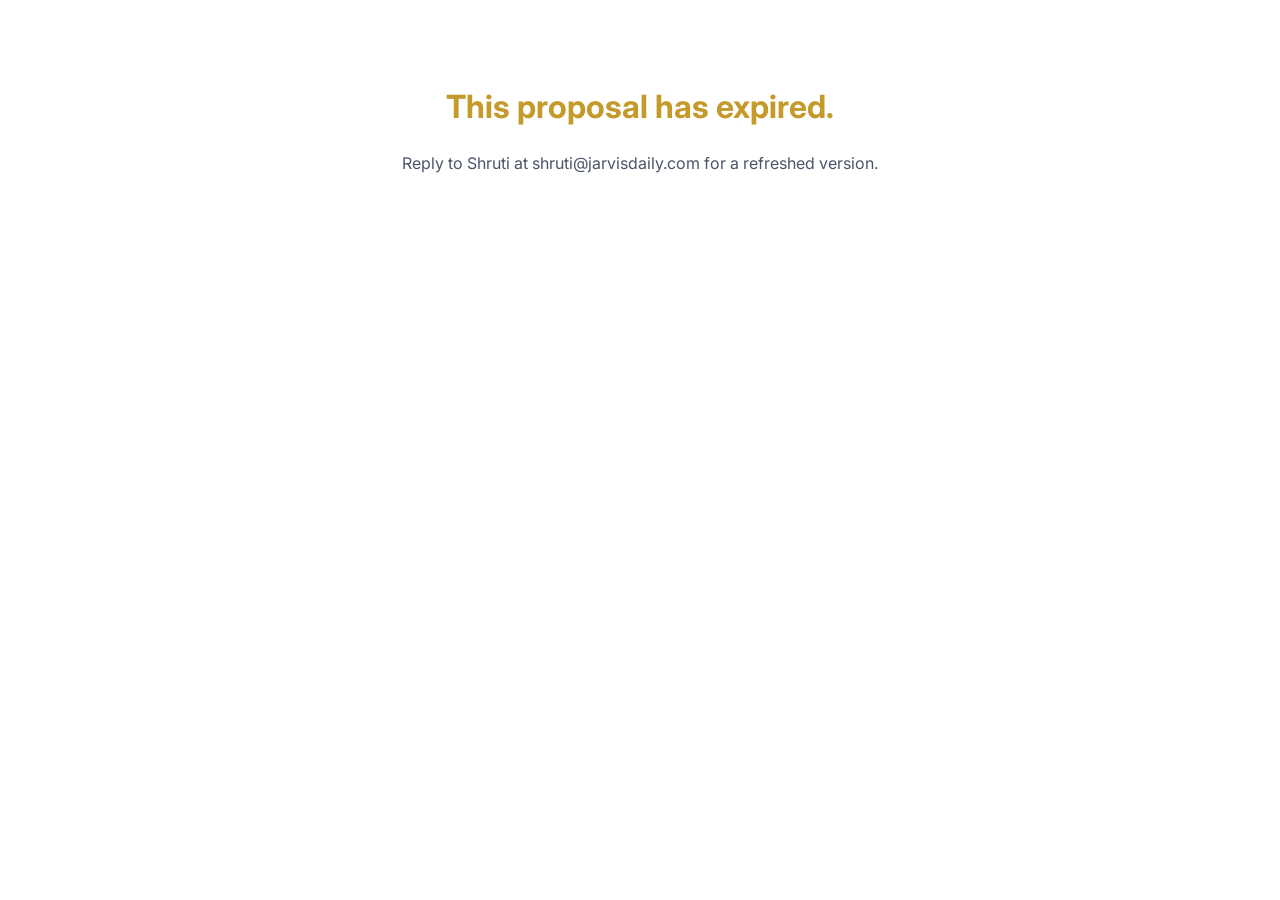
==== index.html @ 8fa59a70 "AlgoVeda Platform proposal v1 + SOW" ====
<!DOCTYPE html>
<html lang="en">
<head>
<meta charset="UTF-8">
<meta name="viewport" content="width=device-width, initial-scale=1.0">
<meta name="robots" content="noindex,nofollow">
<meta name="data-published" content="2026-05-15">
<meta name="data-valid-until" content="2026-05-29">
<title>AlgoVeda Platform - Built for Vinayak Sanas | Jarvis Daily</title>
<link href="https://fonts.googleapis.com/css2?family=Inter:wght@300;400;500;600;700;800;900&display=swap" rel="stylesheet">
<style>
  :root {
    --primary: #0A1628;
    --primary-light: #152238;
    --primary-dark: #060E1A;
    --accent: #00E676;
    --accent-dark: #00C853;
    --gold: #C49A2A;
    --gold-light: #E8DCC4;
    --gold-bg: #FDFAF3;
    --bg: #FFFFFF;
    --bg-alt: #F8FAFC;
    --text: #1A2535;
    --text-muted: #4A5568;
    --text-faint: #94A3B8;
    --border: #E2E8F0;
  }
  * { margin: 0; padding: 0; box-sizing: border-box; }
  body { font-family: 'Inter', system-ui, sans-serif; color: var(--text); background: var(--bg); line-height: 1.7; -webkit-font-smoothing: antialiased; font-size: 16px; }
  a { color: inherit; text-decoration: none; }

  .container { max-width: 920px; margin: 0 auto; padding: 0 24px; }
  section.block { padding: 80px 0; border-bottom: 1px solid var(--border); }
  section.block:last-child { border-bottom: none; }

  /* Hero */
  .hero { background: linear-gradient(135deg, var(--primary) 0%, var(--primary-light) 100%); color: #fff; padding: 80px 0 100px; }
  .hero .container { display: grid; grid-template-columns: 1fr 320px; gap: 48px; align-items: center; }
  .hero .meta { font-size: 12px; font-weight: 700; letter-spacing: 2px; text-transform: uppercase; color: var(--gold); margin-bottom: 16px; }
  .hero h1 { font-size: 44px; font-weight: 800; letter-spacing: -1px; line-height: 1.1; margin-bottom: 24px; }
  .hero h1 span { color: var(--gold); }
  .hero .pain { font-size: 19px; font-weight: 400; color: #CBD5E1; line-height: 1.5; margin-bottom: 28px; }
  .hero .outcome { font-size: 16px; font-weight: 500; color: #fff; margin-bottom: 36px; padding: 16px 20px; background: rgba(196, 154, 42, 0.12); border-left: 3px solid var(--gold); border-radius: 0 6px 6px 0; }
  .hero .outcome strong { color: var(--gold); }
  .cta-primary { display: inline-flex; align-items: center; gap: 10px; padding: 16px 28px; background: var(--accent); color: var(--primary); border-radius: 8px; font-weight: 700; font-size: 15px; transition: transform 0.15s, box-shadow 0.15s; }
  .cta-primary:hover { transform: translateY(-1px); box-shadow: 0 8px 24px rgba(0, 230, 118, 0.3); }
  .cta-primary svg { width: 20px; height: 20px; }

  .contact-card { background: rgba(255, 255, 255, 0.06); border: 1px solid rgba(255, 255, 255, 0.1); border-radius: 12px; padding: 24px; text-align: center; }
  .contact-card .avatar { width: 64px; height: 64px; border-radius: 50%; background: linear-gradient(135deg, var(--gold) 0%, #A07D1C 100%); margin: 0 auto 12px; display: flex; align-items: center; justify-content: center; font-size: 24px; font-weight: 800; color: #fff; }
  .contact-card .name { font-size: 16px; font-weight: 700; margin-bottom: 4px; }
  .contact-card .role { font-size: 12px; color: var(--text-faint); margin-bottom: 16px; }
  .contact-card .line { font-size: 13px; color: #CBD5E1; padding: 6px 0; }

  /* Block headers */
  .block-num { font-size: 11px; font-weight: 800; color: var(--gold); text-transform: uppercase; letter-spacing: 2px; margin-bottom: 10px; }
  .block-title { font-size: 32px; font-weight: 800; letter-spacing: -0.5px; line-height: 1.2; margin-bottom: 16px; }
  .block-lede { font-size: 17px; color: var(--text-muted); margin-bottom: 36px; max-width: 720px; }

  /* Block 2 - Context */
  .ctx-grid { display: grid; gap: 28px; margin-top: 8px; }
  .ctx-item { background: var(--bg-alt); border-radius: 10px; padding: 24px; border-left: 3px solid var(--gold); }
  .ctx-item h3 { font-size: 14px; font-weight: 700; color: var(--gold); text-transform: uppercase; letter-spacing: 1px; margin-bottom: 12px; }
  .ctx-item p, .ctx-item li { font-size: 15px; color: var(--text-muted); }
  .ctx-item ul { list-style: none; padding: 0; }
  .ctx-item ul li { padding: 6px 0 6px 24px; position: relative; }
  .ctx-item ul li::before { content: ''; position: absolute; left: 0; top: 16px; width: 8px; height: 8px; background: var(--gold); border-radius: 50%; }

  /* Block 3 - Scope + Pricing */
  table.scope { width: 100%; border-collapse: collapse; margin: 24px 0; font-size: 14px; }
  table.scope thead { background: var(--gold-bg); }
  table.scope th { text-align: left; padding: 14px 16px; font-size: 11px; font-weight: 800; letter-spacing: 1px; text-transform: uppercase; color: var(--gold); border-bottom: 2px solid var(--gold-light); }
  table.scope td { padding: 14px 16px; border-bottom: 1px solid var(--border); color: var(--text); vertical-align: top; }
  table.scope td:first-child { font-weight: 600; width: 42%; }
  table.scope td:last-child { color: var(--text-muted); }

  .price-strip { display: grid; grid-template-columns: 1fr 1fr; gap: 16px; margin: 32px 0; }
  .price-card { background: var(--gold-bg); border: 1px solid var(--gold-light); border-radius: 10px; padding: 24px; }
  .price-card .label { font-size: 11px; font-weight: 800; letter-spacing: 1.5px; text-transform: uppercase; color: var(--gold); margin-bottom: 8px; }
  .price-card .amount { font-size: 36px; font-weight: 800; color: var(--text); letter-spacing: -1px; line-height: 1; }
  .price-card .gst { font-size: 12px; color: var(--text-muted); margin-top: 6px; }
  .price-card .desc { font-size: 13px; color: var(--text-muted); margin-top: 14px; padding-top: 14px; border-top: 1px solid var(--gold-light); }

  .why-price { background: var(--bg-alt); border-radius: 8px; padding: 18px 22px; margin: 24px 0; }
  .why-price strong { color: var(--gold); font-size: 13px; text-transform: uppercase; letter-spacing: 1px; }
  .why-price p { font-size: 14px; color: var(--text-muted); margin-top: 8px; }

  .not-included { margin: 32px 0; padding: 20px; border: 1px dashed var(--border); border-radius: 8px; }
  .not-included h4 { font-size: 13px; font-weight: 800; text-transform: uppercase; letter-spacing: 1px; color: var(--text-muted); margin-bottom: 12px; }
  .not-included ul { list-style: none; padding: 0; }
  .not-included li { font-size: 14px; color: var(--text-muted); padding: 4px 0 4px 22px; position: relative; }
  .not-included li::before { content: ''; position: absolute; left: 0; top: 14px; width: 12px; height: 1px; background: var(--text-faint); }

  /* Accordions */
  details.accord { background: var(--bg-alt); border-radius: 8px; margin: 12px 0; overflow: hidden; }
  details.accord summary { padding: 16px 20px; font-size: 14px; font-weight: 700; color: var(--text); cursor: pointer; list-style: none; display: flex; justify-content: space-between; align-items: center; }
  details.accord summary::-webkit-details-marker { display: none; }
  details.accord summary::after { content: '+'; font-size: 20px; color: var(--gold); font-weight: 700; }
  details.accord[open] summary::after { content: '-'; }
  details.accord .accord-body { padding: 0 20px 20px; font-size: 14px; color: var(--text-muted); }
  details.accord .accord-body ul { padding-left: 1.25rem; margin: 8px 0; }
  details.accord .accord-body li { margin-bottom: 6px; }

  /* E-sign panel */
  .esign { margin-top: 36px; padding: 28px; background: var(--primary); color: #fff; border-radius: 10px; display: grid; grid-template-columns: 1fr auto; gap: 24px; align-items: center; }
  .esign .label { font-size: 11px; font-weight: 800; letter-spacing: 1.5px; text-transform: uppercase; color: var(--gold); margin-bottom: 6px; }
  .esign .title { font-size: 18px; font-weight: 700; margin-bottom: 4px; }
  .esign .meta { font-size: 13px; color: #CBD5E1; }

  /* Block 4 - Continuity proof */
  .proof-card { background: linear-gradient(135deg, var(--gold-bg) 0%, #FFF8E1 100%); border: 1px solid var(--gold-light); border-radius: 12px; padding: 36px; }
  .proof-card .label { font-size: 11px; font-weight: 800; text-transform: uppercase; letter-spacing: 2px; color: var(--gold); margin-bottom: 12px; }
  .proof-card h3 { font-size: 22px; font-weight: 700; margin-bottom: 16px; color: var(--text); }
  .proof-card .quote { font-size: 17px; font-style: italic; color: var(--text); line-height: 1.5; padding: 18px 24px; background: rgba(255, 255, 255, 0.6); border-left: 3px solid var(--gold); border-radius: 0 6px 6px 0; margin: 20px 0; }
  .proof-card .attribution { font-size: 13px; color: var(--text-muted); margin-top: 8px; }
  .proof-stats { display: grid; grid-template-columns: repeat(3, 1fr); gap: 16px; margin-top: 24px; padding-top: 24px; border-top: 1px solid var(--gold-light); }
  .proof-stat .num { font-size: 24px; font-weight: 800; color: var(--gold); }
  .proof-stat .lbl { font-size: 12px; color: var(--text-muted); margin-top: 4px; }

  /* Block 5 - Risk + Decision Criteria */
  .risk-grid { display: grid; gap: 14px; margin: 24px 0; }
  .risk-row { background: var(--bg-alt); border-radius: 8px; padding: 18px 22px; }
  .risk-row .risk-name { font-size: 14px; font-weight: 700; color: var(--text); margin-bottom: 6px; }
  .risk-row .risk-mit { font-size: 14px; color: var(--text-muted); }
  .risk-row .risk-mit strong { color: var(--gold); }

  .criteria-grid { display: grid; gap: 14px; margin: 24px 0; }
  .criteria-row { display: grid; grid-template-columns: 240px 1fr; gap: 20px; padding: 14px 0; border-bottom: 1px solid var(--border); }
  .criteria-row:last-child { border: none; }
  .criteria-row .key { font-size: 14px; font-weight: 700; color: var(--gold); }
  .criteria-row .val { font-size: 14px; color: var(--text-muted); }

  .sow-link { display: inline-flex; align-items: center; gap: 8px; margin-top: 20px; padding: 12px 20px; background: var(--bg-alt); border: 1px solid var(--border); border-radius: 8px; font-size: 14px; font-weight: 600; color: var(--text); }
  .sow-link svg { width: 16px; height: 16px; }

  /* Block 6 - Plan + Ownership + Stakeholder grid */
  .plan-timeline { display: grid; gap: 14px; margin: 24px 0; }
  .plan-row { display: grid; grid-template-columns: 110px 1fr; gap: 20px; padding: 16px 20px; background: var(--bg-alt); border-radius: 8px; border-left: 3px solid var(--gold); }
  .plan-row .when { font-size: 13px; font-weight: 800; color: var(--gold); text-transform: uppercase; letter-spacing: 1px; }
  .plan-row .what { font-size: 14px; color: var(--text); }
  .plan-row .what strong { font-weight: 700; }

  .own-grid { display: grid; grid-template-columns: repeat(2, 1fr); gap: 14px; margin: 24px 0; }
  .own-item { padding: 16px 20px; background: var(--bg-alt); border-radius: 8px; }
  .own-item .own-icon { width: 32px; height: 32px; background: var(--gold-bg); border-radius: 8px; display: flex; align-items: center; justify-content: center; margin-bottom: 10px; }
  .own-item .own-icon svg { width: 18px; height: 18px; color: var(--gold); }
  .own-item .own-title { font-size: 14px; font-weight: 700; color: var(--text); margin-bottom: 4px; }
  .own-item .own-desc { font-size: 13px; color: var(--text-muted); }

  table.stakeholder { width: 100%; border-collapse: collapse; margin: 24px 0; font-size: 13px; }
  table.stakeholder th { text-align: left; padding: 12px 14px; background: var(--gold-bg); font-size: 11px; font-weight: 800; letter-spacing: 1px; text-transform: uppercase; color: var(--gold); }
  table.stakeholder td { padding: 12px 14px; border-bottom: 1px solid var(--border); vertical-align: top; }
  table.stakeholder td:first-child { font-weight: 700; color: var(--text); width: 25%; }

  /* CTA repeat */
  .cta-final { margin-top: 40px; padding: 32px; background: var(--primary); color: #fff; border-radius: 12px; text-align: center; }
  .cta-final h3 { font-size: 22px; font-weight: 700; margin-bottom: 12px; }
  .cta-final p { font-size: 15px; color: #CBD5E1; margin-bottom: 24px; }

  /* Footer */
  footer { padding: 40px 0; text-align: center; font-size: 12px; color: var(--text-faint); }
  footer .lines { line-height: 1.8; }

  /* Mobile */
  @media (max-width: 720px) {
    .hero .container { grid-template-columns: 1fr; }
    .hero h1 { font-size: 32px; }
    .block-title { font-size: 24px; }
    .price-strip { grid-template-columns: 1fr; }
    .own-grid { grid-template-columns: 1fr; }
    .criteria-row { grid-template-columns: 1fr; gap: 6px; }
    .plan-row { grid-template-columns: 1fr; gap: 6px; }
    .esign { grid-template-columns: 1fr; }
    section.block { padding: 56px 0; }
  }
</style>
</head>
<body>

<!-- BLOCK 1 - HERO -->
<section class="hero">
  <div class="container">
    <div>
      <div class="meta">Platform Proposal · Prepared 15 May 2026 · Valid until 29 May 2026</div>
      <h1>Vinayak, your <span>Tradetron replacement</span>.</h1>
      <p class="pain">You said the entry timeouts, exit delays, and missing partial-exit logic are costing real money every week, and you want one dashboard where every configuration lives in one place with a single quantity slider.</p>
      <div class="outcome">
        Custom platform live by <strong>15 July 2026</strong>, from <strong>Rs 15,000/month</strong> + Rs 1,75,000 setup.
      </div>
      <a class="cta-primary" href="https://wa.me/919673758777?text=Vinayak%20here%2C%20ready%20to%20move%20on%20AlgoVeda" id="cta-hero">
        <svg viewBox="0 0 24 24" fill="none" stroke="currentColor" stroke-width="2" stroke-linecap="round" stroke-linejoin="round"><path d="M21 11.5a8.38 8.38 0 0 1-.9 3.8 8.5 8.5 0 0 1-7.6 4.7 8.38 8.38 0 0 1-3.8-.9L3 21l1.9-5.7a8.38 8.38 0 0 1-.9-3.8 8.5 8.5 0 0 1 4.7-7.6 8.38 8.38 0 0 1 3.8-.9h.5a8.48 8.48 0 0 1 8 8v.5z"></path></svg>
        Reply on WhatsApp - Shruti, +91 9673758777
      </a>
    </div>
    <div class="contact-card">
      <div class="avatar">S</div>
      <div class="name">Shruti</div>
      <div class="role">Delivery Lead · TranquilVeda</div>
      <div class="line">+91 9673758777</div>
      <div class="line">shruti@jarvisdaily.com</div>
    </div>
  </div>
</section>

<!-- BLOCK 2 - CONTEXT -->
<section class="block" id="context">
  <div class="container">
    <div class="block-num">Block 2 · Context</div>
    <h2 class="block-title">Here is what you are dealing with.</h2>
    <p class="block-lede">Captured from our 14 May 2026 conversation. If anything here is inaccurate, flag it before we sign.</p>

    <div class="ctx-grid">
      <div class="ctx-item">
        <h3>Today</h3>
        <ul>
          <li>Tradetron Creator+ at Rs 9,000/month is the execution path, but the 2.5-minute entry window, 30 to 40 second exit delays, and the all-in/all-out exit model do not match how you actually trade Natural Gas.</li>
          <li>4 to 5 strategies in your Phase 1 book, including the 27-set Natural Gas configuration already extracted in our earlier engagement.</li>
          <li>5 to 6 active configurations (per your description), with Bhopesh handling daily token rotation and first-line ops.</li>
          <li>22-hour market window between equity and MCX commodity sessions. Manual token rotation across multiple configurations runs to 15 to 20 minutes every morning.</li>
        </ul>
      </div>

      <div class="ctx-item">
        <h3>What you asked for</h3>
        <p>One custom platform that connects directly to Zerodha Kite, hosts your 4 to 5 strategies natively (no Tradetron in the middle), gives you a central command dashboard with per-configuration tabs, automates daily token generation, exposes a single quantity multiplier slider that scales position size across all configurations, and lets you edit strategy parameters in real time without a redeploy. Phase 1 ready for paper-trade UAT in roughly 6 weeks, hardened and live in 8 weeks.</p>
      </div>

      <div class="ctx-item">
        <h3>What happens if nothing changes</h3>
        <p>Every 30-second exit delay on a 3-lot Natural Gas position is Rs 450 to Rs 750 of slippage per trade. Over 20 trading days, that compounds to a number that already exceeds the price of building this platform.</p>
      </div>
    </div>
  </div>
</section>

<!-- BLOCK 4 - PROOF (placed between Context and Scope, NOT adjacent to Pricing) -->
<section class="block" id="proof">
  <div class="container">
    <div class="block-num">Block 3 · Continuity</div>
    <h2 class="block-title">We have already built half of this for you.</h2>
    <p class="block-lede">This is not a cold start. From our earlier engagement, the foundation is already running.</p>

    <div class="proof-card">
      <div class="label">Engagement continuity · Vinayak Sanas · Q1 2026</div>
      <h3>AlgoVeda OMS - the R1 to R4 layer is already paper-trading live.</h3>
      <p style="font-size: 15px; color: var(--text-muted);">In the earlier engagement we built the Kite Connect integration (REST + live WebSocket), the OMS engine for R1 Smart Entry, R2 Instant Exit, R3 Partial Exits, and R4 Averaging Down, the daily token fetcher, and extracted all 27 sets of your Natural Gas strategy. The strategy is currently deployed in hybrid mode on Tradetron Paper Trading. The Phase 2 work scoped below ports that proven logic out of Tradetron entirely and adds the dashboard, multi-configuration support, and real-time editor on top.</p>

      <div class="quote">
        "The R1 to R4 OMS engine and the Kite WebSocket layer are working end-to-end. The blocker we had on the API OAuth token is resolved. The strategy is live-entered on Tradetron paper account."
        <div class="attribution">From the AlgoVeda project status memo, 3 April 2026.</div>
      </div>

      <div class="proof-stats">
        <div class="proof-stat">
          <div class="num">27</div>
          <div class="lbl">Strategy sets already extracted</div>
        </div>
        <div class="proof-stat">
          <div class="num">60%+</div>
          <div class="lbl">Of Phase 2 build reused from Phase 1</div>
        </div>
        <div class="proof-stat">
          <div class="num">R1-R4</div>
          <div class="lbl">Execution logic already proven</div>
        </div>
      </div>
    </div>
  </div>
</section>

<!-- BLOCK 3 - SCOPE + PRICING (placed after proof) -->
<section class="block" id="scope" style="background: var(--bg-alt);">
  <div class="container">
    <div class="block-num">Block 4 · Scope and Pricing</div>
    <h2 class="block-title">What you get and what it costs.</h2>
    <p class="block-lede">Single SKU. Monthly retainer and setup quoted separately. Prices hold for 14 days.</p>

    <table class="scope">
      <thead>
        <tr><th>What you get</th><th>What it does for you</th></tr>
      </thead>
      <tbody>
        <tr><td>Central Command Dashboard</td><td>One web view of every active configuration. Tabs to dive into any one. Cross-configuration aggregated view for P&amp;L, open positions, pending orders.</td></tr>
        <tr><td>Native Strategy Engine</td><td>4 to 5 strategies hosted natively against your Kite Connect feed. Tradetron is no longer in the order path.</td></tr>
        <tr><td>Daily Token Automation</td><td>Per-configuration token refresh ahead of 9:15 IST. Bhopesh runs day-to-day; we step in only on platform faults.</td></tr>
        <tr><td>Smart Execution Layer</td><td>R1 Smart Entry (30-minute limit-fill window with partial tracking), R2 Instant Exit (sub-2-second market order), R3 Partial Exits in profit-milestone tranches, R4 Averaging Down with configurable level caps.</td></tr>
        <tr><td>Quantity Multiplier UI</td><td>One slider scales base quantity across every active configuration in real time. Per-configuration absolute caps prevent runaway orders.</td></tr>
        <tr><td>Real-Time Parameter Editor</td><td>Adjust entry threshold, target, stop loss, qty for any strategy without restart or redeploy. Changes take effect on the next signal evaluation.</td></tr>
        <tr><td>Audit and Kill Switch</td><td>Every order logged with reason, signal, price, fill status. Telegram alerts on rejections, failed token refresh, kill switch fires. One-click kill switch cancels all pending orders across configurations.</td></tr>
        <tr><td>Mumbai VPS Deployment</td><td>Low-latency hosting close to NSE and MCX matching engines, with static IP registered against your Kite Connect app.</td></tr>
      </tbody>
    </table>

    <div class="price-strip">
      <div class="price-card">
        <div class="label">One-time Setup</div>
        <div class="amount">Rs 1,75,000</div>
        <div class="gst">+ 18% GST = Rs 2,06,500 invoice value</div>
        <div class="desc">Build, integrate, test, hardening, and go-live. 50% on SOW signature, 50% at kickoff (Week 1).</div>
      </div>
      <div class="price-card">
        <div class="label">Monthly Retainer</div>
        <div class="amount">Rs 15,000<span style="font-size: 14px; font-weight: 500; color: var(--text-muted);">/mo</span></div>
        <div class="gst">+ 18% GST = Rs 17,700 invoice value</div>
        <div class="desc">Platform-level maintenance, monitoring, incident response, parameter and minor logic tweaks. Billed in advance on the 1st of each month.</div>
      </div>
    </div>

    <div class="why-price">
      <strong>Why this price</strong>
      <p>60%+ of the build is reused from the Phase 1 R1-R4 OMS engagement (Kite integration, execution engine, token fetcher, 27 strategy sets). New work is the multi-configuration dashboard, native strategy hosting, real-time editor, and the quantity multiplier UI. Monthly retainer is dimensioned for incident response and platform-level maintenance only, because Bhopesh runs daily ops.</p>
    </div>

    <div class="not-included">
      <h4>What is not included (keeps the engagement focused)</h4>
      <ul>
        <li>Day-to-day token rotation and per-configuration onboarding (Bhopesh's scope, by your design).</li>
        <li>Zerodha Kite Connect subscription fees (Rs 500/month per API key, billed by Zerodha directly to your account).</li>
        <li>VPS hosting costs (approximately Rs 3,000 to 4,000/month, billed at cost via TranquilVeda or billed directly to you).</li>
        <li>New strategies beyond the initial 4 to 5 in scope (Rs 40,000 per additional strategy as an add-on).</li>
        <li>Trading-decision advice or strategy logic design (you own the trading; we own the software).</li>
      </ul>
    </div>

    <details class="accord">
      <summary>For your CFO: Payment schedule, GST, TDS</summary>
      <div class="accord-body">
        <p><strong>Setup, Rs 1,75,000 + 18% GST:</strong></p>
        <ul>
          <li>50% on SOW signature: Rs 87,500 + Rs 15,750 GST = Rs 1,03,250 (Invoice JAR-VIN-001)</li>
          <li>50% on kickoff Week 1: Rs 87,500 + Rs 15,750 GST = Rs 1,03,250 (Invoice JAR-VIN-002)</li>
        </ul>
        <p style="margin-top: 12px;"><strong>Monthly retainer:</strong> Rs 15,000 + Rs 2,700 GST = Rs 17,700 invoiced on the 1st of each month, 7-day payment terms.</p>
        <p style="margin-top: 12px;"><strong>GST:</strong> 9% CGST + 9% SGST (same-state, Maharashtra to Maharashtra). SAC code 998314.</p>
        <p style="margin-top: 12px;"><strong>TDS:</strong> You may deduct TDS at 2% u/s 194C or 10% u/s 194J as applicable. Form 16A required quarterly.</p>
      </div>
    </details>

    <details class="accord">
      <summary>For your tech lead: Architecture and stack</summary>
      <div class="accord-body">
        <ul>
          <li>Backend: Python 3.11+, FastAPI, asyncio</li>
          <li>WebSocket: KiteTicker streaming, tick-by-tick consumer</li>
          <li>State store: PostgreSQL (per-configuration schema with row-level isolation)</li>
          <li>Frontend: Next.js / React, real-time updates via WebSocket subscription to backend</li>
          <li>Deployment: Mumbai VPS, Ubuntu 22, systemd, NGINX, Let's Encrypt SSL</li>
          <li>Monitoring: Uptime alerts via Telegram, structured logging with rotation and retention</li>
          <li>Static IP: registered against your Kite Connect app per Zerodha April 2025 requirement</li>
        </ul>
      </div>
    </details>

    <details class="accord">
      <summary>FAQ - the questions every prospect asks</summary>
      <div class="accord-body">
        <p><strong>Why not just stay on Tradetron?</strong> Their execution settings are coupled (entry and exit share the same price-match logic), which is what causes your 30 to 40 second exit delay. The fix requires a separate execution engine outside their platform.</p>
        <p style="margin-top: 10px;"><strong>What is the lock-in?</strong> No multi-year lock-in. Monthly retainer is month-to-month with 30-day notice on termination. Setup is non-refundable.</p>
        <p style="margin-top: 10px;"><strong>Who owns the code?</strong> See Block 5b and the SOW Section "Data Ownership and Intellectual Property". Short version: you own your data and configurations; we retain ownership of the Platform itself (you are licensing a configured instance, not buying the source code).</p>
        <p style="margin-top: 10px;"><strong>What if a strategy loses money?</strong> Trading outcomes are your responsibility. We are a software vendor, not an advisor. Strategy logic is yours to define; our job is to execute it as configured.</p>
        <p style="margin-top: 10px;"><strong>What if your team becomes unavailable?</strong> Codebase + runbook + credentials vault is handed over at the 2-hour handover call (see Block 6). You and Bhopesh can operate the platform independently if needed.</p>
      </div>
    </details>

    <div class="esign">
      <div>
        <div class="label">Sign to start</div>
        <div class="title">Setup invoice released within 1 business day of SOW signature.</div>
        <div class="meta">SOW is a 2-page legal instrument linked from Block 5b. E-signature accepted.</div>
      </div>
      <a class="cta-primary" href="https://wa.me/919673758777?text=AlgoVeda%20-%20ready%20to%20sign%20SOW" id="cta-esign">
        <svg viewBox="0 0 24 24" fill="none" stroke="currentColor" stroke-width="2" stroke-linecap="round" stroke-linejoin="round"><path d="M14 2H6a2 2 0 0 0-2 2v16a2 2 0 0 0 2 2h12a2 2 0 0 0 2-2V8z"></path><polyline points="14 2 14 8 20 8"></polyline></svg>
        Send me the SOW
      </a>
    </div>
  </div>
</section>

<!-- BLOCK 5 - RISK + DECISION CRITERIA -->
<section class="block" id="risk">
  <div class="container">
    <div class="block-num">Block 5 · Risk and Decision Criteria</div>
    <h2 class="block-title">What could go wrong, and how to evaluate this.</h2>
    <p class="block-lede">The risks you raised on the call, plus the universals. Each one has a single named mitigation.</p>

    <h3 style="font-size: 18px; font-weight: 700; margin: 24px 0 12px;">5a. What could go wrong</h3>
    <div class="risk-grid">
      <div class="risk-row">
        <div class="risk-name">Kite WebSocket disconnects mid-market</div>
        <div class="risk-mit"><strong>Mitigation:</strong> Reconnect with exponential backoff, full position and order reconcile via REST before any new order is permitted, idempotent intent queue gated on last-known-good snapshot.</div>
      </div>
      <div class="risk-row">
        <div class="risk-name">Daily token refresh fails for a configuration</div>
        <div class="risk-mit"><strong>Mitigation:</strong> Bhopesh's daily checklist runs by 8:30 IST; Telegram alert fires within 60 seconds of any failed refresh; we are on the same alert thread.</div>
      </div>
      <div class="risk-row">
        <div class="risk-name">Quantity multiplier fat-finger</div>
        <div class="risk-mit"><strong>Mitigation:</strong> Per-configuration hard caps enforced server-side. Multiplier values above 1.5x trigger a confirmation modal. Above 2x is disabled by default and unlocked only via a separate setting.</div>
      </div>
      <div class="risk-row">
        <div class="risk-name">Static IP changes more than once a week (Kite limit)</div>
        <div class="risk-mit"><strong>Mitigation:</strong> Mumbai VPS with elastic IP held at network layer; we own the IP, not the compute layer. IP outlives any single instance.</div>
      </div>
      <div class="risk-row">
        <div class="risk-name">Strategy parameter edit triggers a runaway trade</div>
        <div class="risk-mit"><strong>Mitigation:</strong> Param changes staged with a 30-second confirmation cool-off; bounds-checked against last 30 days of tick data; logged to an append-only audit trail.</div>
      </div>
      <div class="risk-row">
        <div class="risk-name">If the TranquilVeda team becomes unavailable</div>
        <div class="risk-mit"><strong>Mitigation:</strong> Full codebase, runbook, and credentials vault handed over at go-live. You and Bhopesh can operate the platform independently. No code escrow needed.</div>
      </div>
      <div class="risk-row">
        <div class="risk-name">If the AI/API providers deprecate a model or endpoint</div>
        <div class="risk-mit"><strong>Mitigation:</strong> No AI in the order path. Pure deterministic execution against Kite Connect. Only model-side risk is Zerodha changing the API itself, in which case we patch under the monthly retainer.</div>
      </div>
      <div class="risk-row">
        <div class="risk-name">If results miss expectations by month 3</div>
        <div class="risk-mit"><strong>Mitigation:</strong> Trading outcomes are not in our scope; what we guarantee is fidelity of execution (signal to order placement under 2 seconds, audit trail completeness, uptime during market hours).</div>
      </div>
    </div>

    <h3 style="font-size: 18px; font-weight: 700; margin: 36px 0 12px;">5b. How to evaluate this if you were us</h3>
    <div class="criteria-grid">
      <div class="criteria-row"><div class="key">Time to first value</div><div class="val">Paper-trade UAT in roughly 6 weeks from kickoff; hardened and live in 8 weeks.</div></div>
      <div class="criteria-row"><div class="key">Code ownership</div><div class="val">You own your data, configurations, and operational access. We retain ownership of the Platform itself. Full clause in the SOW.</div></div>
      <div class="criteria-row"><div class="key">Exit</div><div class="val">Month-to-month retainer, 30-day written notice. Codebase and credentials are with you on day one of go-live, not at end of contract.</div></div>
      <div class="criteria-row"><div class="key">Pricing transparency</div><div class="val">Single SKU. No hidden fees. Pass-through costs (Kite API, VPS) at cost.</div></div>
      <div class="criteria-row"><div class="key">Liability</div><div class="val">Capped at fees paid in the trailing 3 months. Trading outcomes excluded. Full terms in the SOW.</div></div>
    </div>

    <a class="sow-link" href="sow.html" target="_blank">
      <svg viewBox="0 0 24 24" fill="none" stroke="currentColor" stroke-width="2" stroke-linecap="round" stroke-linejoin="round"><path d="M14 2H6a2 2 0 0 0-2 2v16a2 2 0 0 0 2 2h12a2 2 0 0 0 2-2V8z"></path><polyline points="14 2 14 8 20 8"></polyline></svg>
      See detailed Statement of Work (sow.html)
    </a>

    <details class="accord" style="margin-top: 28px;">
      <summary>For Legal: Compliance representation, indemnification, termination triggers</summary>
      <div class="accord-body">
        <p><strong>Client compliance representation:</strong> Client represents and warrants that Client and all end-users of the Platform hold all regulatory authorisations required for their intended use.</p>
        <p style="margin-top: 8px;"><strong>Software-vendor framing:</strong> TranquilVeda is a software vendor. We do not advise on, recommend, manage, or take discretion over any trading activity. All trading decisions are Client's responsibility.</p>
        <p style="margin-top: 8px;"><strong>Indemnification:</strong> Client indemnifies TranquilVeda against any regulatory, civil, or third-party claim arising from Client's use of the Platform.</p>
        <p style="margin-top: 8px;"><strong>Termination on regulatory event:</strong> TranquilVeda may terminate with 7 days notice if it receives any notice from SEBI, NSE, BSE, MCX, or Zerodha relating to the Platform or to Client's use of it.</p>
        <p style="margin-top: 8px;"><strong>Liability cap:</strong> Total liability capped at fees received in the trailing 6 months.</p>
      </div>
    </details>
  </div>
</section>

<!-- BLOCK 6 - WHAT HAPPENS NEXT -->
<section class="block" id="next" style="background: var(--bg-alt);">
  <div class="container">
    <div class="block-num">Block 6 · What happens next</div>
    <h2 class="block-title">First 14 days, end-state, who-cares-about-what.</h2>

    <h3 style="font-size: 18px; font-weight: 700; margin: 24px 0 12px;">6a. First 14 days from SOW signature</h3>
    <div class="plan-timeline">
      <div class="plan-row"><div class="when">Day 1 to 2</div><div class="what"><strong>Kickoff and credentials handover.</strong> Bhopesh shares per-configuration Kite credentials. We share repo access, Telegram alert thread, runbook draft. Setup Invoice 1 (50%) released.</div></div>
      <div class="plan-row"><div class="when">Day 3 to 7</div><div class="what"><strong>Multi-configuration scaffolding.</strong> PostgreSQL tenant model, per-configuration credential vault, token refresh worker per configuration. Mumbai VPS provisioned, static IP registered with Zerodha.</div></div>
      <div class="plan-row"><div class="when">Day 8 to 12</div><div class="what"><strong>Strategy engine port.</strong> R1-R4 OMS lifted from the prior engagement, refactored for the new multi-configuration architecture. Natural Gas strategy (27 sets) ported as the first reference strategy.</div></div>
      <div class="plan-row"><div class="when">Day 13 to 14</div><div class="what"><strong>Dashboard skeleton on staging.</strong> Tab navigation, position view, real-time tick subscription. Setup Invoice 2 (50%) released at end of Week 2.</div></div>
    </div>

    <h3 style="font-size: 18px; font-weight: 700; margin: 36px 0 12px;">6b. What you own at the end</h3>
    <div class="own-grid">
      <div class="own-item">
        <div class="own-icon"><svg viewBox="0 0 24 24" fill="none" stroke="currentColor" stroke-width="2" stroke-linecap="round" stroke-linejoin="round"><polyline points="16 18 22 12 16 6"></polyline><polyline points="8 6 2 12 8 18"></polyline></svg></div>
        <div class="own-title">Private GitHub repository</div>
        <div class="own-desc">Full source. Yours from day 1 of build.</div>
      </div>
      <div class="own-item">
        <div class="own-icon"><svg viewBox="0 0 24 24" fill="none" stroke="currentColor" stroke-width="2" stroke-linecap="round" stroke-linejoin="round"><rect x="3" y="11" width="18" height="11" rx="2" ry="2"></rect><path d="M7 11V7a5 5 0 0 1 10 0v4"></path></svg></div>
        <div class="own-title">Credentials vault</div>
        <div class="own-desc">Per-configuration credentials encrypted at rest. Bhopesh holds master key.</div>
      </div>
      <div class="own-item">
        <div class="own-icon"><svg viewBox="0 0 24 24" fill="none" stroke="currentColor" stroke-width="2" stroke-linecap="round" stroke-linejoin="round"><path d="M14 2H6a2 2 0 0 0-2 2v16a2 2 0 0 0 2 2h12a2 2 0 0 0 2-2V8z"></path><polyline points="14 2 14 8 20 8"></polyline></svg></div>
        <div class="own-title">Runbook PDF</div>
        <div class="own-desc">Daily ops procedures, incident playbooks, recovery flows.</div>
      </div>
      <div class="own-item">
        <div class="own-icon"><svg viewBox="0 0 24 24" fill="none" stroke="currentColor" stroke-width="2" stroke-linecap="round" stroke-linejoin="round"><path d="M21 15a2 2 0 0 1-2 2H7l-4 4V5a2 2 0 0 1 2-2h14a2 2 0 0 1 2 2z"></path></svg></div>
        <div class="own-title">2-hour handover call</div>
        <div class="own-desc">Live walkthrough with Bhopesh on every operational surface.</div>
      </div>
    </div>

    <h3 style="font-size: 18px; font-weight: 700; margin: 36px 0 12px;">6c. Who cares about what</h3>
    <table class="stakeholder">
      <thead>
        <tr><th>Reader</th><th>What is in it for them</th><th>Where to look</th></tr>
      </thead>
      <tbody>
        <tr><td>You (Vinayak)</td><td>Exit Tradetron, fix R1-R4 execution gaps, one dashboard, real-time controls.</td><td><a href="#scope" style="color: var(--gold);">Block 4 - Scope</a></td></tr>
        <tr><td>Bhopesh (Ops)</td><td>Per-configuration token automation, Telegram alerts, kill switch, full runbook.</td><td><a href="#risk" style="color: var(--gold);">Block 5 - Risk</a></td></tr>
        <tr><td>You (CFO hat)</td><td>Two invoices for setup, fixed monthly, no hidden costs, GST and TDS spelled out.</td><td>Block 4 - Payment schedule accordion</td></tr>
        <tr><td>You (Legal hat)</td><td>Compliance representation on Client, software-vendor framing, capped liability, regulatory termination right.</td><td>Block 5 - Legal accordion + SOW link</td></tr>
      </tbody>
    </table>

    <div class="cta-final">
      <h3>Ready to start?</h3>
      <p>Reply on WhatsApp. We will send the SOW within 1 business day; setup invoice releases on signature.</p>
      <a class="cta-primary" href="https://wa.me/919673758777?text=AlgoVeda%20-%20let%27s%20go" id="cta-final">
        <svg viewBox="0 0 24 24" fill="none" stroke="currentColor" stroke-width="2" stroke-linecap="round" stroke-linejoin="round"><path d="M21 11.5a8.38 8.38 0 0 1-.9 3.8 8.5 8.5 0 0 1-7.6 4.7 8.38 8.38 0 0 1-3.8-.9L3 21l1.9-5.7a8.38 8.38 0 0 1-.9-3.8 8.5 8.5 0 0 1 4.7-7.6 8.38 8.38 0 0 1 3.8-.9h.5a8.48 8.48 0 0 1 8 8v.5z"></path></svg>
        WhatsApp Shruti now
      </a>
    </div>
  </div>
</section>

<footer>
  <div class="container lines">
    <div>Tranquil Veda Private Limited · Jarvis Daily</div>
    <div>GSTIN 27AAHCT6956C1Z3 · SAC 998314 · Pune, Maharashtra</div>
    <div>Proposal prepared 15 May 2026 · Valid for signature until 29 May 2026 · This URL auto-expires 14 June 2026</div>
    <div>Contact: shruti@jarvisdaily.com · +91 9673758777</div>
  </div>
</footer>

<!-- PostHog analytics -->
<script>
  !function(t,e){var o,n,p,r;e.__SV||(window.posthog=e,e._i=[],e.init=function(i,s,a){function g(t,e){var o=e.split(".");2==o.length&&(t=t[o[0]],e=o[1]),t[e]=function(){t.push([e].concat(Array.prototype.slice.call(arguments,0)))}}(p=t.createElement("script")).type="text/javascript",p.async=!0,p.src=s.api_host+"/static/array.js",(r=t.getElementsByTagName("script")[0]).parentNode.insertBefore(p,r);var u=e;for(void 0!==a?u=e[a]=[]:a="posthog",u.people=u.people||[],u.toString=function(t){var e="posthog";return"posthog"!==a&&(e+="."+a),t||(e+=" (stub)"),e},u.people.toString=function(){return u.toString(1)+".people (stub)"},o="capture identify alias people.set people.set_once set_config register register_once unregister opt_out_capturing has_opted_out_capturing opt_in_capturing reset isFeatureEnabled onFeatureFlags getFeatureFlag getFeatureFlagPayload reloadFeatureFlags group updateEarlyAccessFeatureEnrollment getEarlyAccessFeatures getActiveMatchingSurveys getSurveys getNextSurveyStep onSessionId".split(" "),n=0;n<o.length;n++)g(u,o[n]);e._i.push([i,s,a])},e.__SV=1)}(document,window.posthog||[]);
  posthog.init('phc_placeholder_token', { api_host: 'https://app.posthog.com', persistence: 'localStorage', autocapture: false });
  posthog.register({ proposal: 'vinayak-algoveda', proposal_date: '2026-05-15' });
  posthog.capture('proposal_loaded', { block_count_rendered: 6, session_count: (parseInt(localStorage.getItem('sc_vin')||'0')+1) });
  localStorage.setItem('sc_vin', (parseInt(localStorage.getItem('sc_vin')||'0')+1).toString());

  // Scroll depth
  let depths = [25, 50, 75, 100], fired = {};
  window.addEventListener('scroll', () => {
    const pct = Math.round((window.scrollY + window.innerHeight) / document.body.scrollHeight * 100);
    depths.forEach(d => { if (pct >= d && !fired[d]) { fired[d] = true; posthog.capture('scroll_depth', { depth: d }); } });
  });

  // Section viewed
  const io = new IntersectionObserver(entries => {
    entries.forEach(e => { if (e.isIntersecting) posthog.capture('section_viewed', { section: e.target.id }); });
  }, { threshold: 0.5 });
  document.querySelectorAll('section[id]').forEach(s => io.observe(s));

  // CTA tracking
  document.querySelectorAll('a[id^="cta-"]').forEach(a => a.addEventListener('click', () => posthog.capture('cta_clicked', { cta_id: a.id })));
  document.querySelectorAll('a[href*="wa.me"]').forEach(a => a.addEventListener('click', () => posthog.capture('whatsapp_clicked', { href: a.href })));
  document.querySelectorAll('a[href="sow.html"]').forEach(a => a.addEventListener('click', () => posthog.capture('sow_clicked')));
  document.querySelectorAll('details.accord').forEach(d => d.addEventListener('toggle', () => { if (d.open) posthog.capture('faq_opened', { summary: d.querySelector('summary').innerText.slice(0, 80) }); }));

  // Time on page
  const start = Date.now();
  window.addEventListener('beforeunload', () => posthog.capture('time_on_page', { seconds: Math.round((Date.now() - start) / 1000) }));

  // 30-day infra expiry
  const published = new Date('2026-05-15');
  const expiry = new Date(published.getTime() + 30 * 24 * 60 * 60 * 1000);
  if (new Date() > expiry) {
    document.body.innerHTML = '<div style="padding: 80px; text-align: center; font-family: Inter, sans-serif;"><h1 style="color: #C49A2A;">This proposal has expired.</h1><p style="color: #4A5568; margin-top: 16px;">Reply to Shruti at shruti@jarvisdaily.com for a refreshed version.</p></div>';
  }
</script>

</body>
</html>
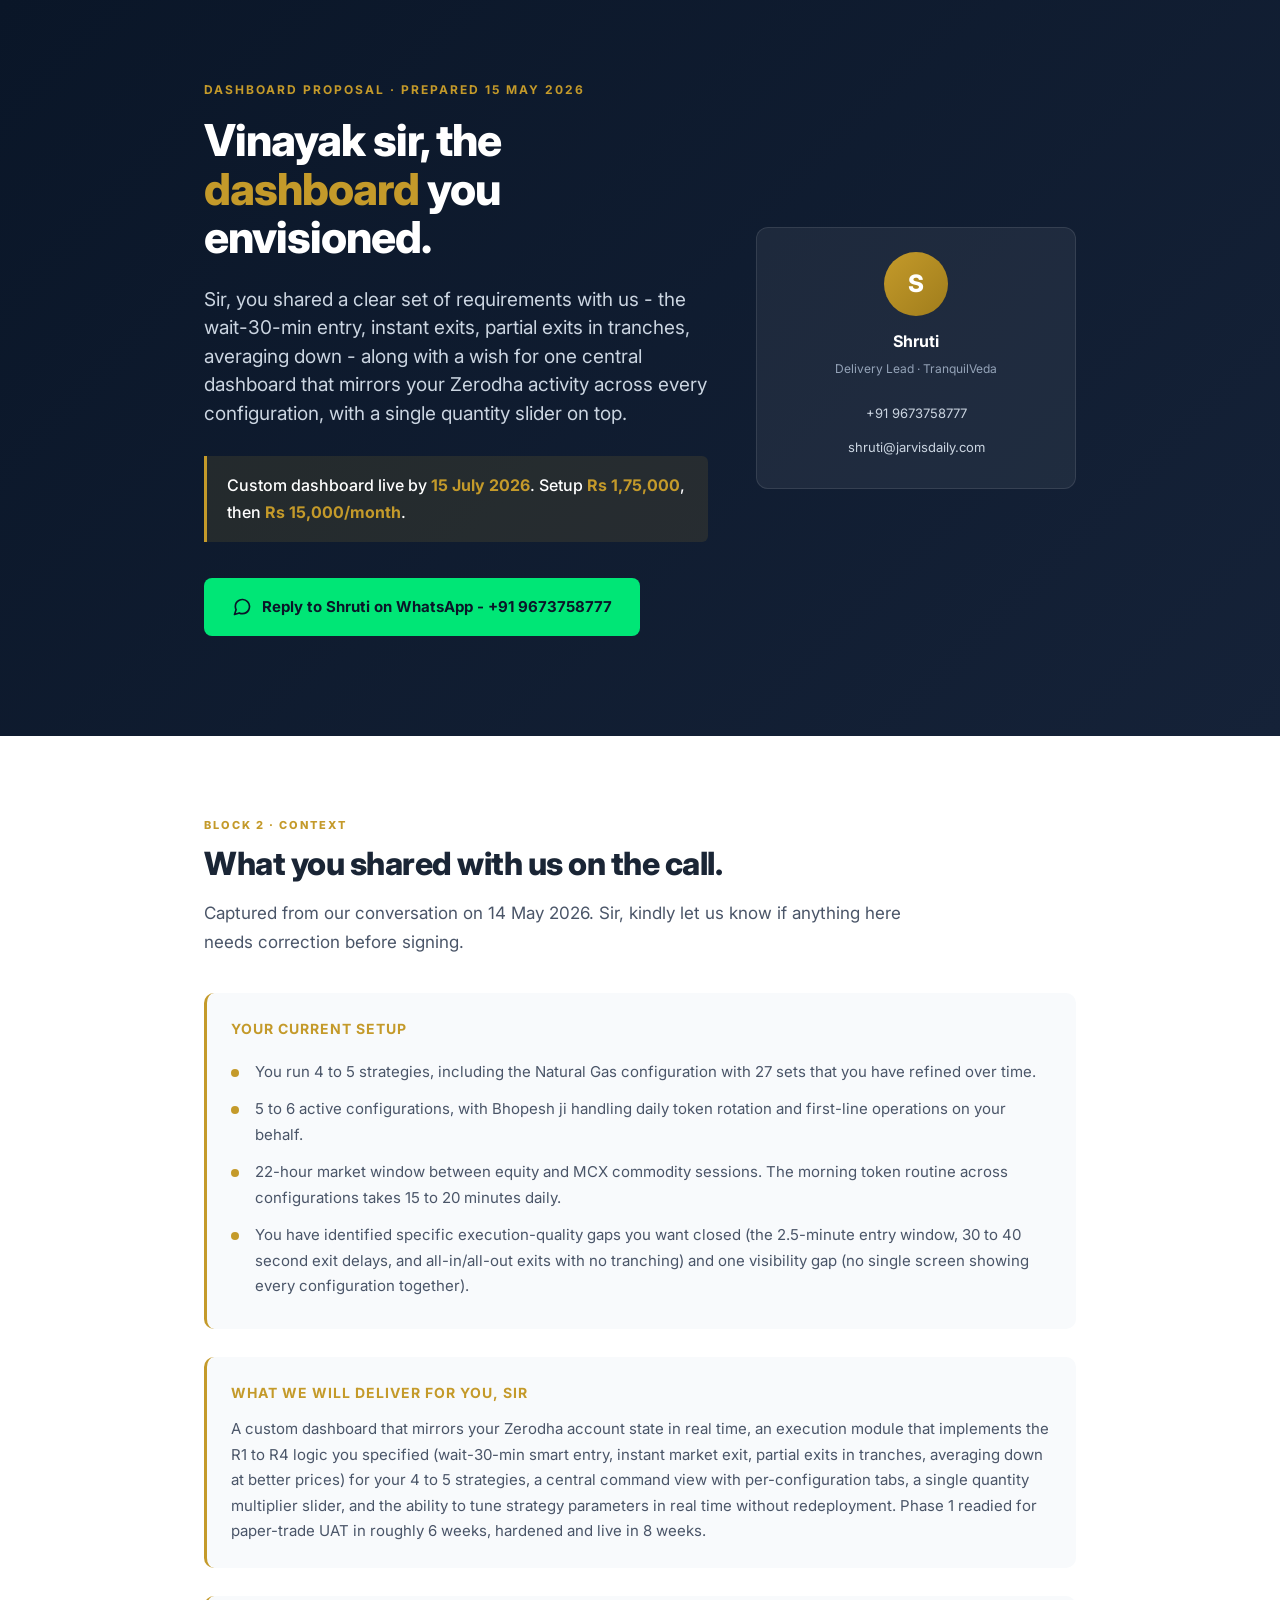
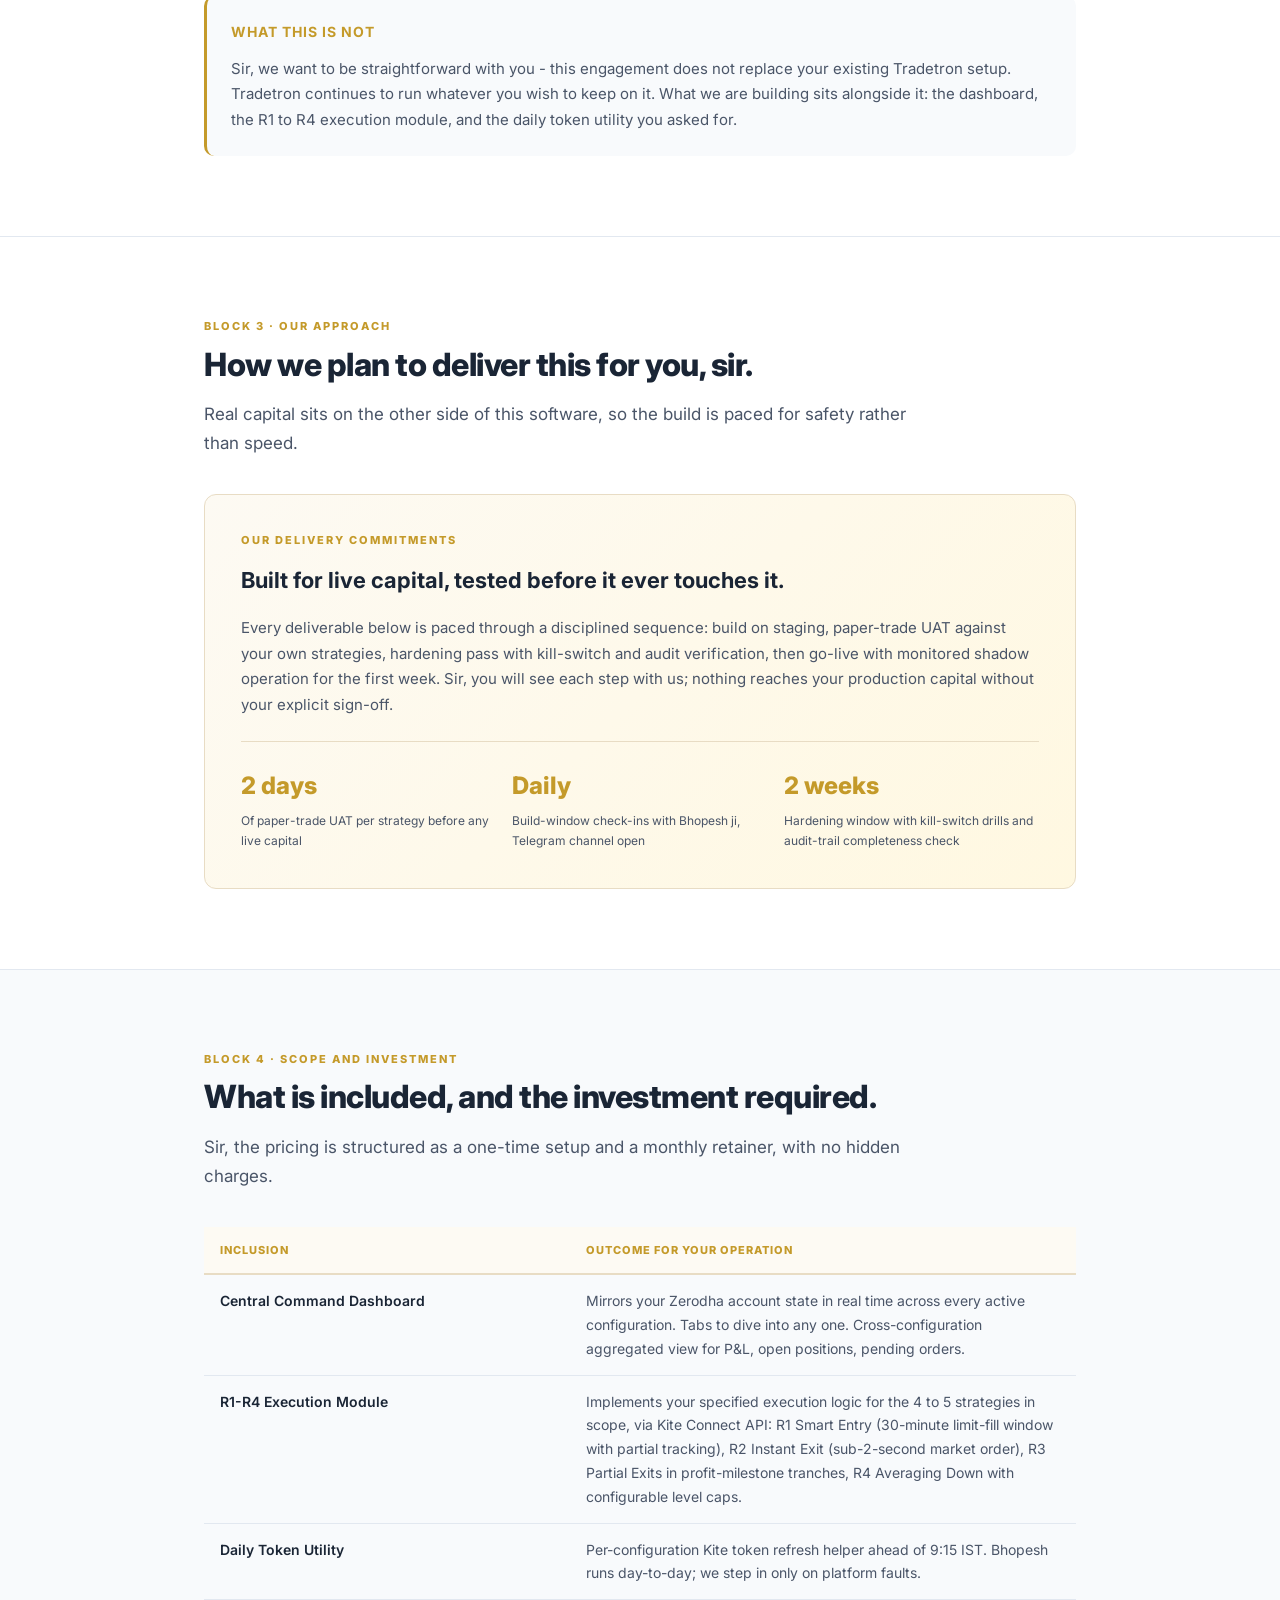
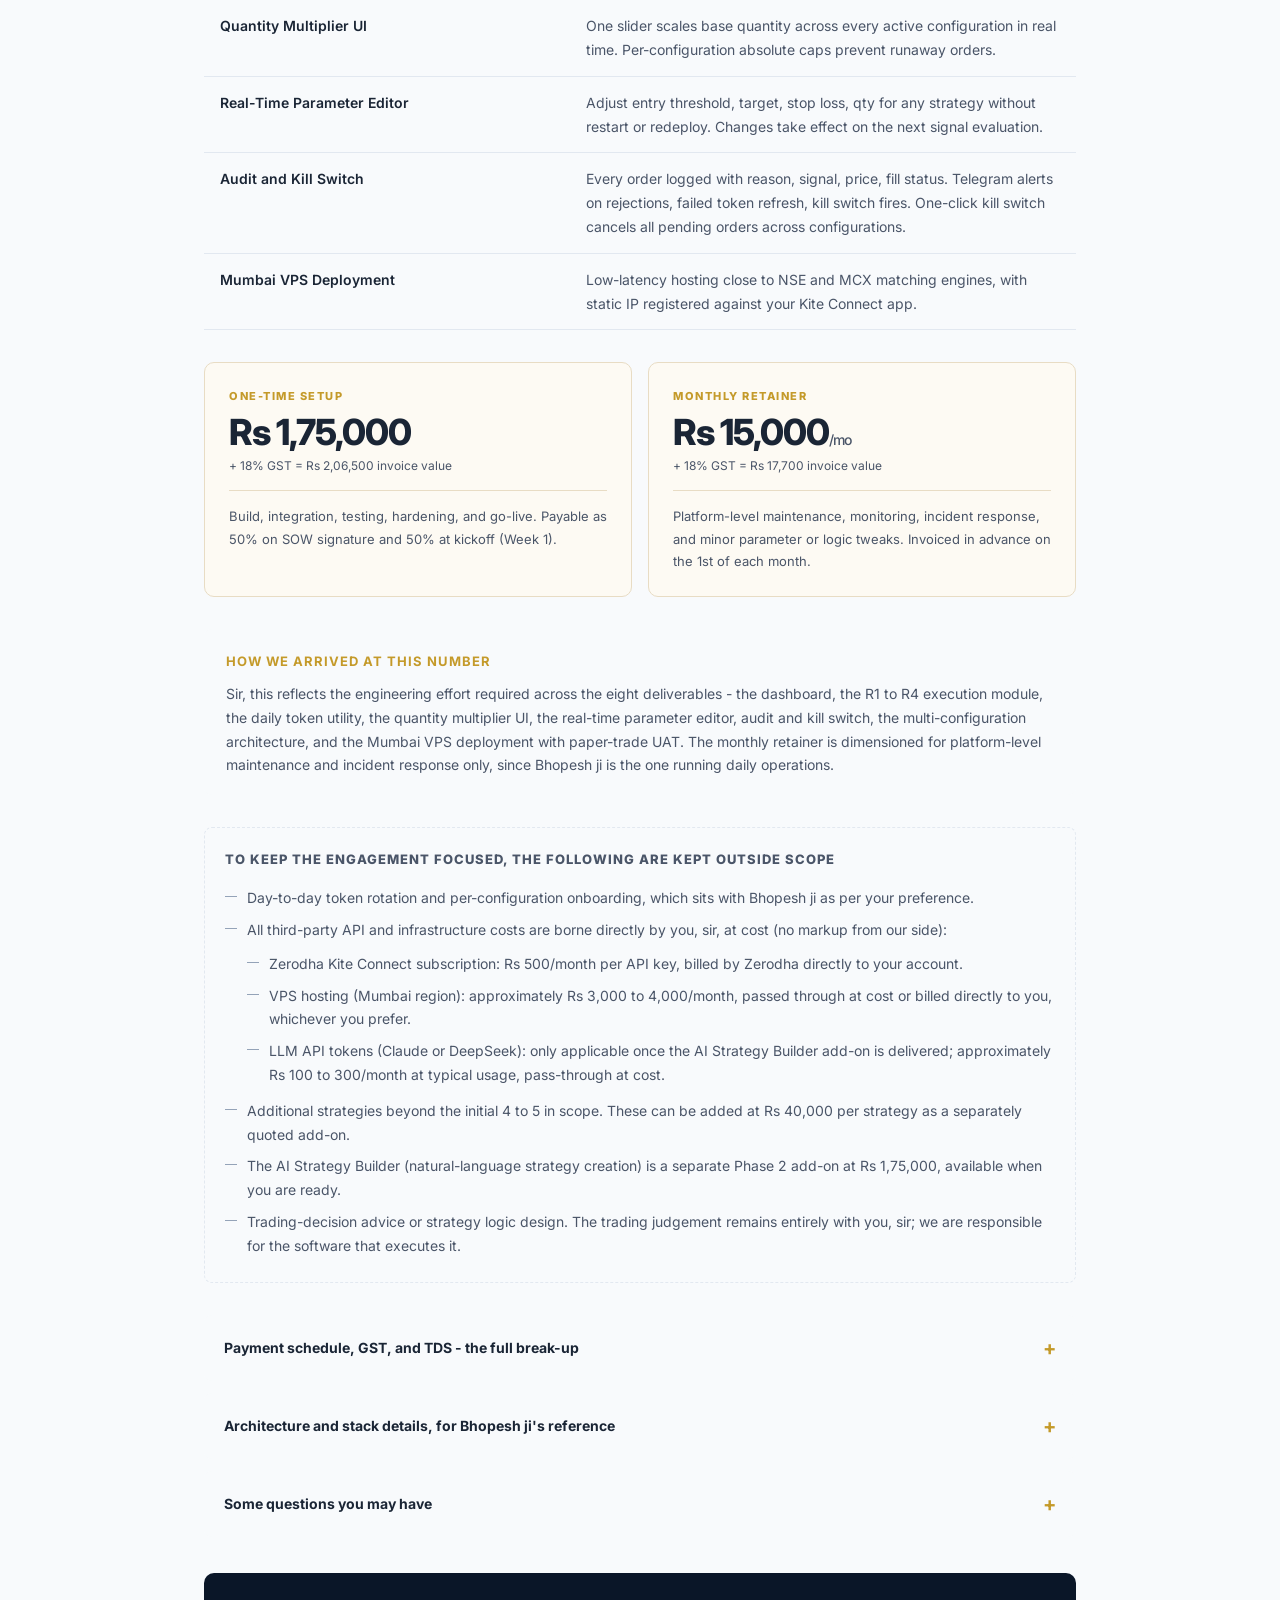
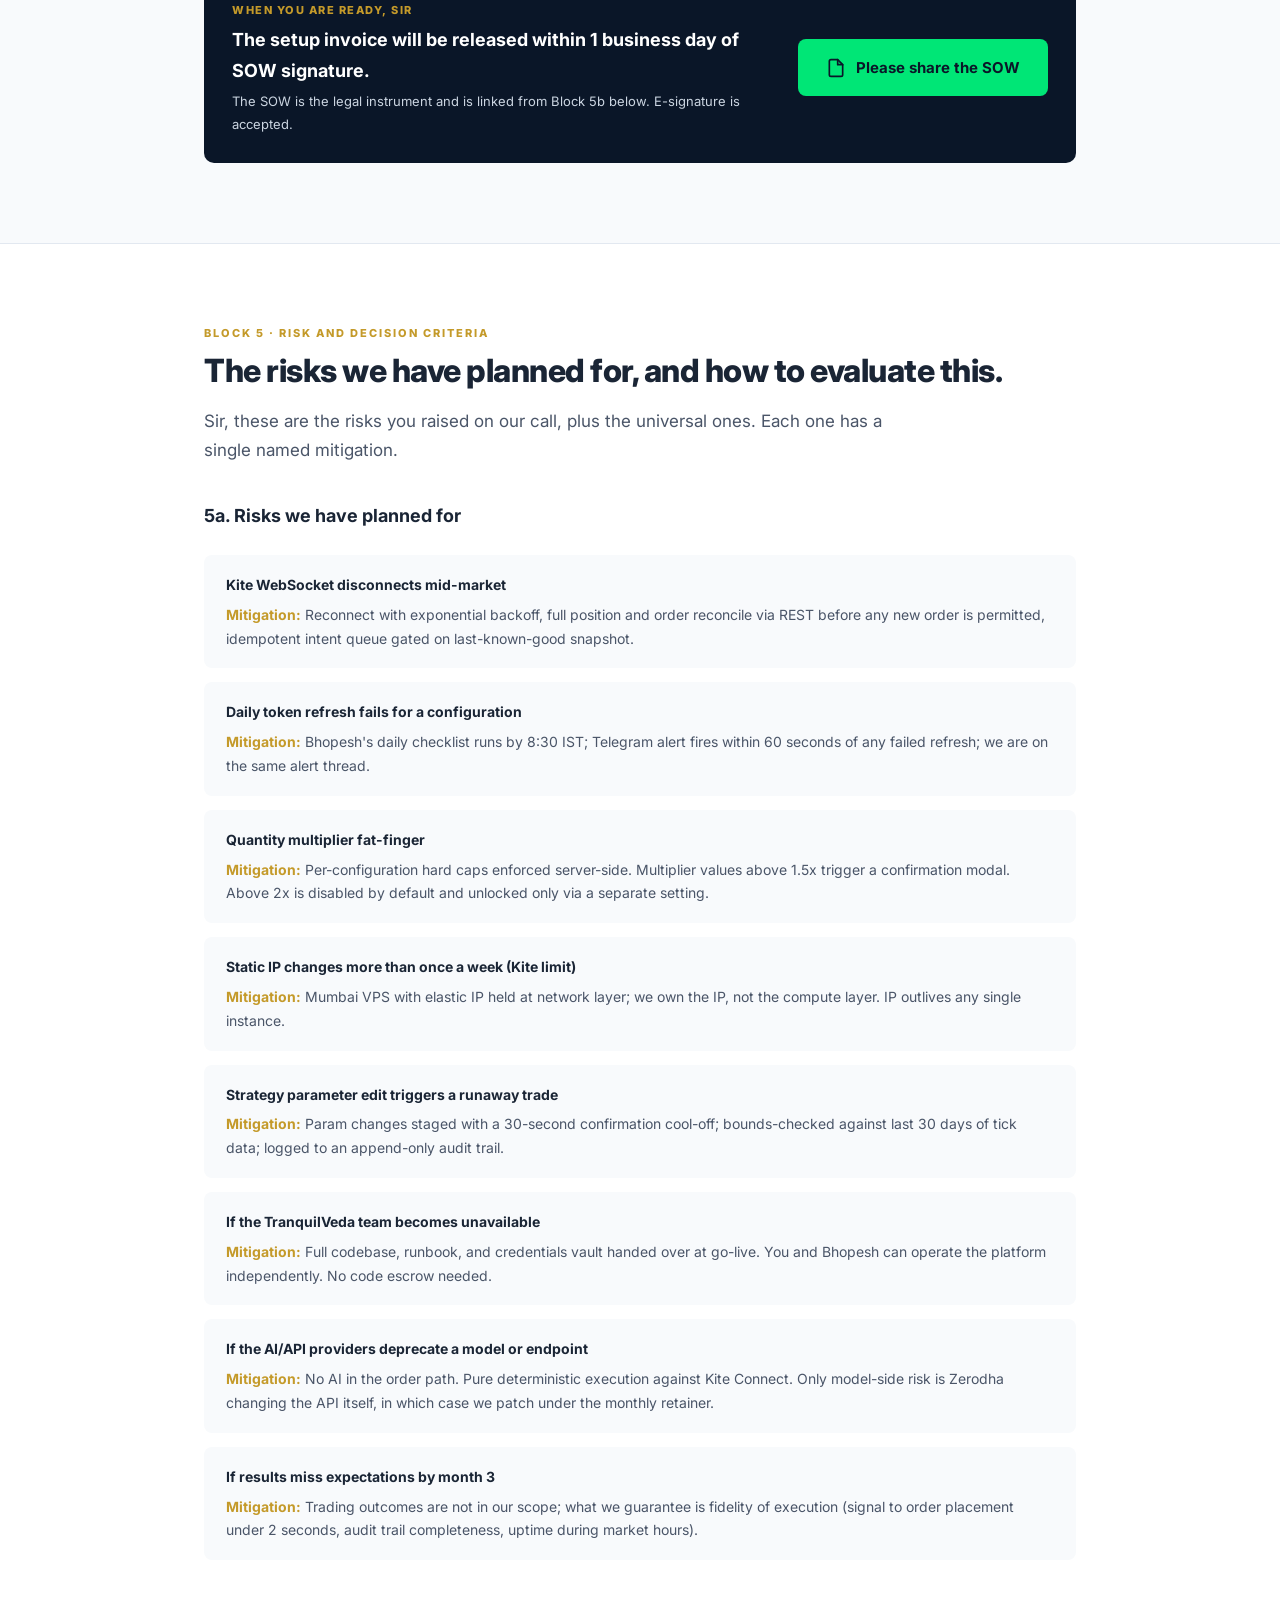
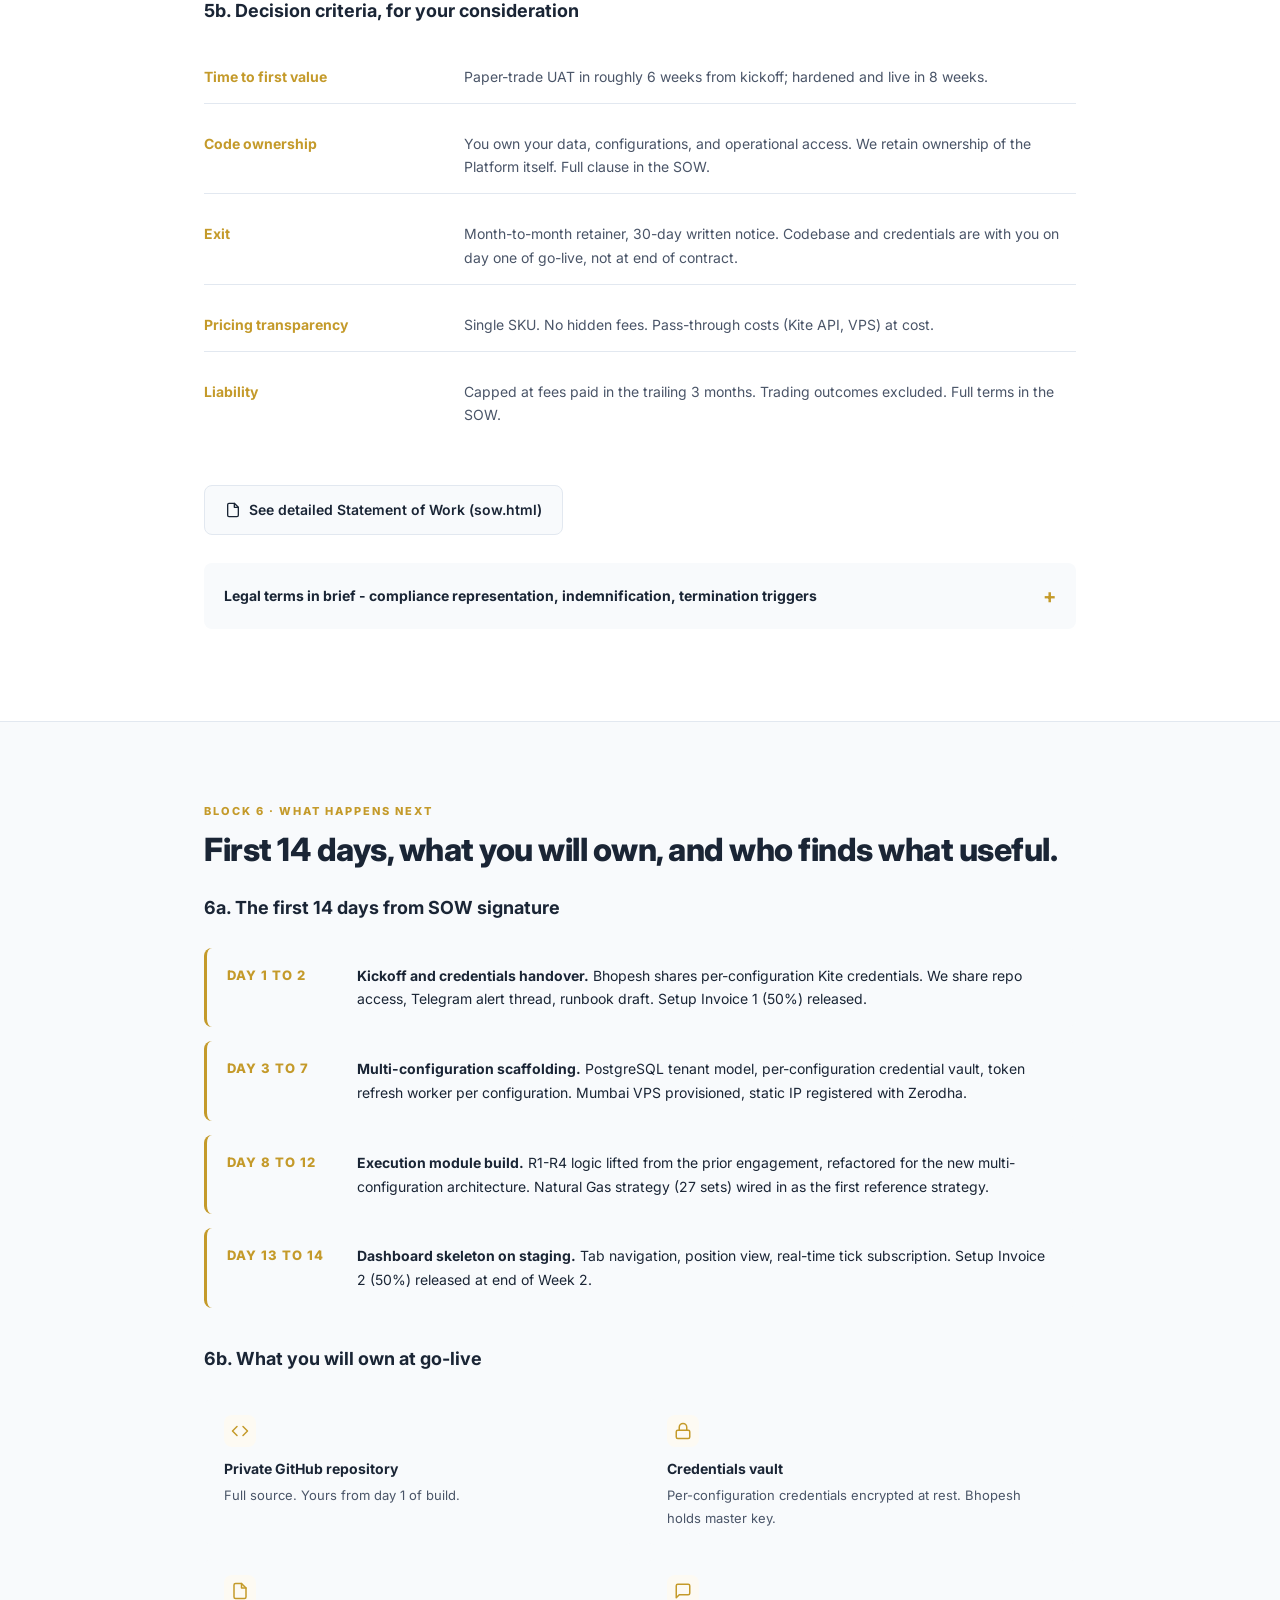
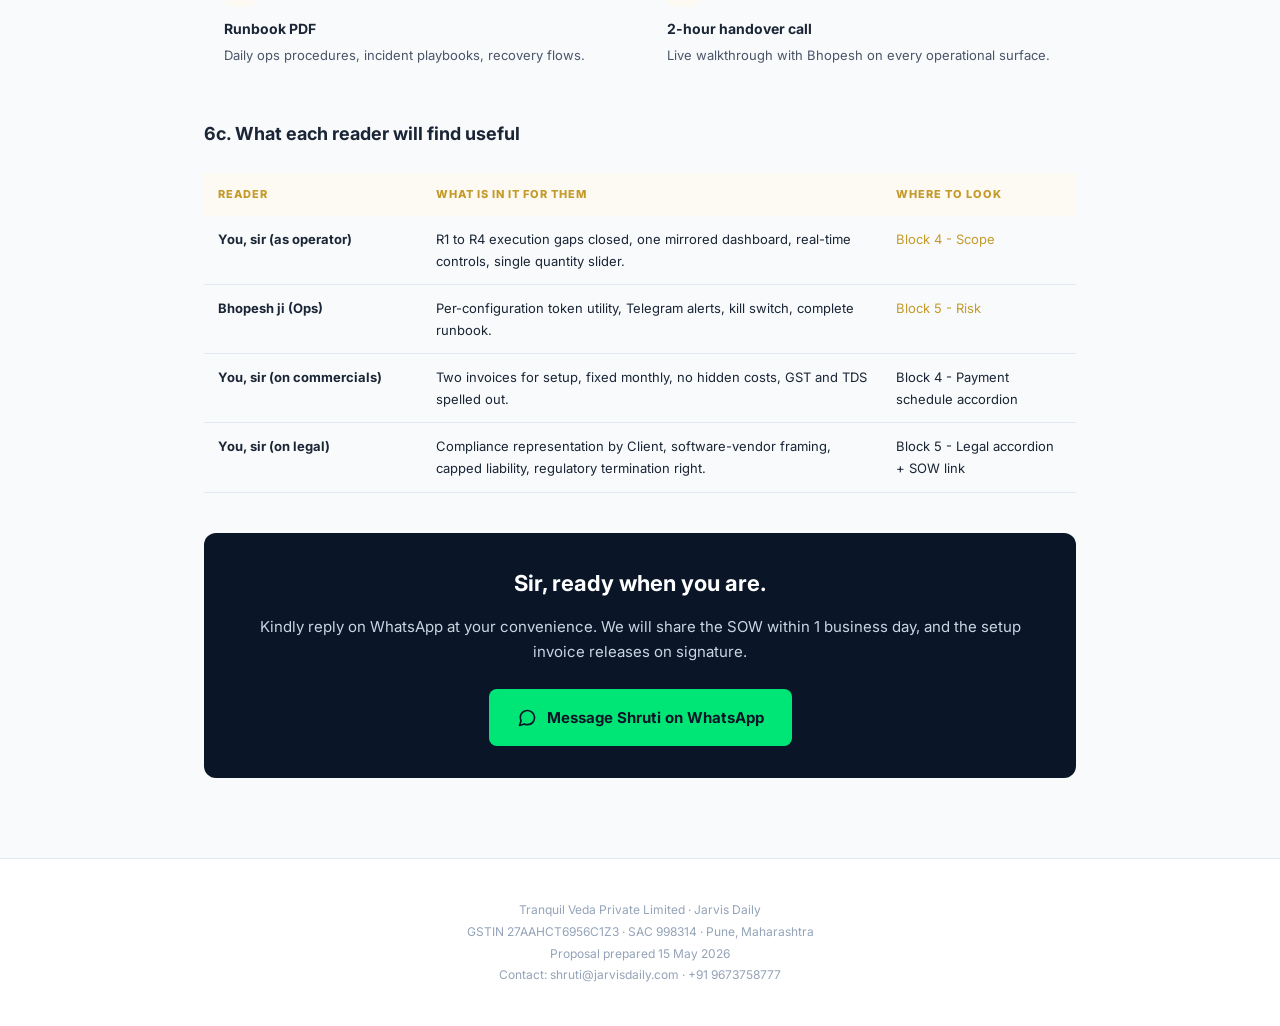
==== commit c9644acb: "Remove 30-day expiry gate that was blanking the proposal for the client" ====
--- a/index.html
+++ b/index.html
@@ -5,8 +5,7 @@
 <meta name="viewport" content="width=device-width, initial-scale=1.0">
 <meta name="robots" content="noindex,nofollow">
 <meta name="data-published" content="2026-05-15">
-<meta name="data-valid-until" content="2026-05-29">
-<title>AlgoVeda Platform - Built for Vinayak Sanas | Jarvis Daily</title>
+<title>AlgoVeda Dashboard - Built for Vinayak Sanas | Jarvis Daily</title>
 <link href="https://fonts.googleapis.com/css2?family=Inter:wght@300;400;500;600;700;800;900&display=swap" rel="stylesheet">
 <style>
   :root {
@@ -181,15 +180,15 @@
 <section class="hero">
   <div class="container">
     <div>
-      <div class="meta">Platform Proposal · Prepared 15 May 2026 · Valid until 29 May 2026</div>
-      <h1>Vinayak, your <span>Tradetron replacement</span>.</h1>
-      <p class="pain">You said the entry timeouts, exit delays, and missing partial-exit logic are costing real money every week, and you want one dashboard where every configuration lives in one place with a single quantity slider.</p>
+      <div class="meta">Dashboard Proposal · Prepared 15 May 2026</div>
+      <h1>Vinayak sir, the <span>dashboard</span> you envisioned.</h1>
+      <p class="pain">Sir, you shared a clear set of requirements with us - the wait-30-min entry, instant exits, partial exits in tranches, averaging down - along with a wish for one central dashboard that mirrors your Zerodha activity across every configuration, with a single quantity slider on top.</p>
       <div class="outcome">
-        Custom platform live by <strong>15 July 2026</strong>, from <strong>Rs 15,000/month</strong> + Rs 1,75,000 setup.
-      </div>
-      <a class="cta-primary" href="https://wa.me/919673758777?text=Vinayak%20here%2C%20ready%20to%20move%20on%20AlgoVeda" id="cta-hero">
+        Custom dashboard live by <strong>15 July 2026</strong>. Setup <strong>Rs 1,75,000</strong>, then <strong>Rs 15,000/month</strong>.
+      </div>
+      <a class="cta-primary" href="https://wa.me/919673758777?text=Vinayak%20Sanas%20here%2C%20happy%20to%20proceed%20on%20AlgoVeda" id="cta-hero">
         <svg viewBox="0 0 24 24" fill="none" stroke="currentColor" stroke-width="2" stroke-linecap="round" stroke-linejoin="round"><path d="M21 11.5a8.38 8.38 0 0 1-.9 3.8 8.5 8.5 0 0 1-7.6 4.7 8.38 8.38 0 0 1-3.8-.9L3 21l1.9-5.7a8.38 8.38 0 0 1-.9-3.8 8.5 8.5 0 0 1 4.7-7.6 8.38 8.38 0 0 1 3.8-.9h.5a8.48 8.48 0 0 1 8 8v.5z"></path></svg>
-        Reply on WhatsApp - Shruti, +91 9673758777
+        Reply to Shruti on WhatsApp - +91 9673758777
       </a>
     </div>
     <div class="contact-card">
@@ -206,62 +205,57 @@
 <section class="block" id="context">
   <div class="container">
     <div class="block-num">Block 2 · Context</div>
-    <h2 class="block-title">Here is what you are dealing with.</h2>
-    <p class="block-lede">Captured from our 14 May 2026 conversation. If anything here is inaccurate, flag it before we sign.</p>
+    <h2 class="block-title">What you shared with us on the call.</h2>
+    <p class="block-lede">Captured from our conversation on 14 May 2026. Sir, kindly let us know if anything here needs correction before signing.</p>
 
     <div class="ctx-grid">
       <div class="ctx-item">
-        <h3>Today</h3>
+        <h3>Your current setup</h3>
         <ul>
-          <li>Tradetron Creator+ at Rs 9,000/month is the execution path, but the 2.5-minute entry window, 30 to 40 second exit delays, and the all-in/all-out exit model do not match how you actually trade Natural Gas.</li>
-          <li>4 to 5 strategies in your Phase 1 book, including the 27-set Natural Gas configuration already extracted in our earlier engagement.</li>
-          <li>5 to 6 active configurations (per your description), with Bhopesh handling daily token rotation and first-line ops.</li>
-          <li>22-hour market window between equity and MCX commodity sessions. Manual token rotation across multiple configurations runs to 15 to 20 minutes every morning.</li>
+          <li>You run 4 to 5 strategies, including the Natural Gas configuration with 27 sets that you have refined over time.</li>
+          <li>5 to 6 active configurations, with Bhopesh ji handling daily token rotation and first-line operations on your behalf.</li>
+          <li>22-hour market window between equity and MCX commodity sessions. The morning token routine across configurations takes 15 to 20 minutes daily.</li>
+          <li>You have identified specific execution-quality gaps you want closed (the 2.5-minute entry window, 30 to 40 second exit delays, and all-in/all-out exits with no tranching) and one visibility gap (no single screen showing every configuration together).</li>
         </ul>
       </div>
 
       <div class="ctx-item">
-        <h3>What you asked for</h3>
-        <p>One custom platform that connects directly to Zerodha Kite, hosts your 4 to 5 strategies natively (no Tradetron in the middle), gives you a central command dashboard with per-configuration tabs, automates daily token generation, exposes a single quantity multiplier slider that scales position size across all configurations, and lets you edit strategy parameters in real time without a redeploy. Phase 1 ready for paper-trade UAT in roughly 6 weeks, hardened and live in 8 weeks.</p>
+        <h3>What we will deliver for you, sir</h3>
+        <p>A custom dashboard that mirrors your Zerodha account state in real time, an execution module that implements the R1 to R4 logic you specified (wait-30-min smart entry, instant market exit, partial exits in tranches, averaging down at better prices) for your 4 to 5 strategies, a central command view with per-configuration tabs, a single quantity multiplier slider, and the ability to tune strategy parameters in real time without redeployment. Phase 1 readied for paper-trade UAT in roughly 6 weeks, hardened and live in 8 weeks.</p>
       </div>
 
       <div class="ctx-item">
-        <h3>What happens if nothing changes</h3>
-        <p>Every 30-second exit delay on a 3-lot Natural Gas position is Rs 450 to Rs 750 of slippage per trade. Over 20 trading days, that compounds to a number that already exceeds the price of building this platform.</p>
+        <h3>What this is not</h3>
+        <p>Sir, we want to be straightforward with you - this engagement does not replace your existing Tradetron setup. Tradetron continues to run whatever you wish to keep on it. What we are building sits alongside it: the dashboard, the R1 to R4 execution module, and the daily token utility you asked for.</p>
       </div>
     </div>
   </div>
 </section>
 
-<!-- BLOCK 4 - PROOF (placed between Context and Scope, NOT adjacent to Pricing) -->
-<section class="block" id="proof">
+<!-- BLOCK 3 - OUR APPROACH (placed between Context and Scope, NOT adjacent to Pricing) -->
+<section class="block" id="approach">
   <div class="container">
-    <div class="block-num">Block 3 · Continuity</div>
-    <h2 class="block-title">We have already built half of this for you.</h2>
-    <p class="block-lede">This is not a cold start. From our earlier engagement, the foundation is already running.</p>
+    <div class="block-num">Block 3 · Our approach</div>
+    <h2 class="block-title">How we plan to deliver this for you, sir.</h2>
+    <p class="block-lede">Real capital sits on the other side of this software, so the build is paced for safety rather than speed.</p>
 
     <div class="proof-card">
-      <div class="label">Engagement continuity · Vinayak Sanas · Q1 2026</div>
-      <h3>AlgoVeda OMS - the R1 to R4 layer is already paper-trading live.</h3>
-      <p style="font-size: 15px; color: var(--text-muted);">In the earlier engagement we built the Kite Connect integration (REST + live WebSocket), the OMS engine for R1 Smart Entry, R2 Instant Exit, R3 Partial Exits, and R4 Averaging Down, the daily token fetcher, and extracted all 27 sets of your Natural Gas strategy. The strategy is currently deployed in hybrid mode on Tradetron Paper Trading. The Phase 2 work scoped below ports that proven logic out of Tradetron entirely and adds the dashboard, multi-configuration support, and real-time editor on top.</p>
-
-      <div class="quote">
-        "The R1 to R4 OMS engine and the Kite WebSocket layer are working end-to-end. The blocker we had on the API OAuth token is resolved. The strategy is live-entered on Tradetron paper account."
-        <div class="attribution">From the AlgoVeda project status memo, 3 April 2026.</div>
-      </div>
+      <div class="label">Our delivery commitments</div>
+      <h3>Built for live capital, tested before it ever touches it.</h3>
+      <p style="font-size: 15px; color: var(--text-muted);">Every deliverable below is paced through a disciplined sequence: build on staging, paper-trade UAT against your own strategies, hardening pass with kill-switch and audit verification, then go-live with monitored shadow operation for the first week. Sir, you will see each step with us; nothing reaches your production capital without your explicit sign-off.</p>
 
       <div class="proof-stats">
         <div class="proof-stat">
-          <div class="num">27</div>
-          <div class="lbl">Strategy sets already extracted</div>
+          <div class="num">2 days</div>
+          <div class="lbl">Of paper-trade UAT per strategy before any live capital</div>
         </div>
         <div class="proof-stat">
-          <div class="num">60%+</div>
-          <div class="lbl">Of Phase 2 build reused from Phase 1</div>
+          <div class="num">Daily</div>
+          <div class="lbl">Build-window check-ins with Bhopesh ji, Telegram channel open</div>
         </div>
         <div class="proof-stat">
-          <div class="num">R1-R4</div>
-          <div class="lbl">Execution logic already proven</div>
+          <div class="num">2 weeks</div>
+          <div class="lbl">Hardening window with kill-switch drills and audit-trail completeness check</div>
         </div>
       </div>
     </div>
@@ -271,19 +265,18 @@
 <!-- BLOCK 3 - SCOPE + PRICING (placed after proof) -->
 <section class="block" id="scope" style="background: var(--bg-alt);">
   <div class="container">
-    <div class="block-num">Block 4 · Scope and Pricing</div>
-    <h2 class="block-title">What you get and what it costs.</h2>
-    <p class="block-lede">Single SKU. Monthly retainer and setup quoted separately. Prices hold for 14 days.</p>
+    <div class="block-num">Block 4 · Scope and Investment</div>
+    <h2 class="block-title">What is included, and the investment required.</h2>
+    <p class="block-lede">Sir, the pricing is structured as a one-time setup and a monthly retainer, with no hidden charges.</p>
 
     <table class="scope">
       <thead>
-        <tr><th>What you get</th><th>What it does for you</th></tr>
+        <tr><th>Inclusion</th><th>Outcome for your operation</th></tr>
       </thead>
       <tbody>
-        <tr><td>Central Command Dashboard</td><td>One web view of every active configuration. Tabs to dive into any one. Cross-configuration aggregated view for P&amp;L, open positions, pending orders.</td></tr>
-        <tr><td>Native Strategy Engine</td><td>4 to 5 strategies hosted natively against your Kite Connect feed. Tradetron is no longer in the order path.</td></tr>
-        <tr><td>Daily Token Automation</td><td>Per-configuration token refresh ahead of 9:15 IST. Bhopesh runs day-to-day; we step in only on platform faults.</td></tr>
-        <tr><td>Smart Execution Layer</td><td>R1 Smart Entry (30-minute limit-fill window with partial tracking), R2 Instant Exit (sub-2-second market order), R3 Partial Exits in profit-milestone tranches, R4 Averaging Down with configurable level caps.</td></tr>
+        <tr><td>Central Command Dashboard</td><td>Mirrors your Zerodha account state in real time across every active configuration. Tabs to dive into any one. Cross-configuration aggregated view for P&amp;L, open positions, pending orders.</td></tr>
+        <tr><td>R1-R4 Execution Module</td><td>Implements your specified execution logic for the 4 to 5 strategies in scope, via Kite Connect API: R1 Smart Entry (30-minute limit-fill window with partial tracking), R2 Instant Exit (sub-2-second market order), R3 Partial Exits in profit-milestone tranches, R4 Averaging Down with configurable level caps.</td></tr>
+        <tr><td>Daily Token Utility</td><td>Per-configuration Kite token refresh helper ahead of 9:15 IST. Bhopesh runs day-to-day; we step in only on platform faults.</td></tr>
         <tr><td>Quantity Multiplier UI</td><td>One slider scales base quantity across every active configuration in real time. Per-configuration absolute caps prevent runaway orders.</td></tr>
         <tr><td>Real-Time Parameter Editor</td><td>Adjust entry threshold, target, stop loss, qty for any strategy without restart or redeploy. Changes take effect on the next signal evaluation.</td></tr>
         <tr><td>Audit and Kill Switch</td><td>Every order logged with reason, signal, price, fill status. Telegram alerts on rejections, failed token refresh, kill switch fires. One-click kill switch cancels all pending orders across configurations.</td></tr>
@@ -296,34 +289,40 @@
         <div class="label">One-time Setup</div>
         <div class="amount">Rs 1,75,000</div>
         <div class="gst">+ 18% GST = Rs 2,06,500 invoice value</div>
-        <div class="desc">Build, integrate, test, hardening, and go-live. 50% on SOW signature, 50% at kickoff (Week 1).</div>
+        <div class="desc">Build, integration, testing, hardening, and go-live. Payable as 50% on SOW signature and 50% at kickoff (Week 1).</div>
       </div>
       <div class="price-card">
         <div class="label">Monthly Retainer</div>
         <div class="amount">Rs 15,000<span style="font-size: 14px; font-weight: 500; color: var(--text-muted);">/mo</span></div>
         <div class="gst">+ 18% GST = Rs 17,700 invoice value</div>
-        <div class="desc">Platform-level maintenance, monitoring, incident response, parameter and minor logic tweaks. Billed in advance on the 1st of each month.</div>
+        <div class="desc">Platform-level maintenance, monitoring, incident response, and minor parameter or logic tweaks. Invoiced in advance on the 1st of each month.</div>
       </div>
     </div>
 
     <div class="why-price">
-      <strong>Why this price</strong>
-      <p>60%+ of the build is reused from the Phase 1 R1-R4 OMS engagement (Kite integration, execution engine, token fetcher, 27 strategy sets). New work is the multi-configuration dashboard, native strategy hosting, real-time editor, and the quantity multiplier UI. Monthly retainer is dimensioned for incident response and platform-level maintenance only, because Bhopesh runs daily ops.</p>
+      <strong>How we arrived at this number</strong>
+      <p>Sir, this reflects the engineering effort required across the eight deliverables - the dashboard, the R1 to R4 execution module, the daily token utility, the quantity multiplier UI, the real-time parameter editor, audit and kill switch, the multi-configuration architecture, and the Mumbai VPS deployment with paper-trade UAT. The monthly retainer is dimensioned for platform-level maintenance and incident response only, since Bhopesh ji is the one running daily operations.</p>
     </div>
 
     <div class="not-included">
-      <h4>What is not included (keeps the engagement focused)</h4>
+      <h4>To keep the engagement focused, the following are kept outside scope</h4>
       <ul>
-        <li>Day-to-day token rotation and per-configuration onboarding (Bhopesh's scope, by your design).</li>
-        <li>Zerodha Kite Connect subscription fees (Rs 500/month per API key, billed by Zerodha directly to your account).</li>
-        <li>VPS hosting costs (approximately Rs 3,000 to 4,000/month, billed at cost via TranquilVeda or billed directly to you).</li>
-        <li>New strategies beyond the initial 4 to 5 in scope (Rs 40,000 per additional strategy as an add-on).</li>
-        <li>Trading-decision advice or strategy logic design (you own the trading; we own the software).</li>
+        <li>Day-to-day token rotation and per-configuration onboarding, which sits with Bhopesh ji as per your preference.</li>
+        <li>All third-party API and infrastructure costs are borne directly by you, sir, at cost (no markup from our side):
+          <ul style="margin-top: 6px;">
+            <li>Zerodha Kite Connect subscription: Rs 500/month per API key, billed by Zerodha directly to your account.</li>
+            <li>VPS hosting (Mumbai region): approximately Rs 3,000 to 4,000/month, passed through at cost or billed directly to you, whichever you prefer.</li>
+            <li>LLM API tokens (Claude or DeepSeek): only applicable once the AI Strategy Builder add-on is delivered; approximately Rs 100 to 300/month at typical usage, pass-through at cost.</li>
+          </ul>
+        </li>
+        <li>Additional strategies beyond the initial 4 to 5 in scope. These can be added at Rs 40,000 per strategy as a separately quoted add-on.</li>
+        <li>The AI Strategy Builder (natural-language strategy creation) is a separate Phase 2 add-on at Rs 1,75,000, available when you are ready.</li>
+        <li>Trading-decision advice or strategy logic design. The trading judgement remains entirely with you, sir; we are responsible for the software that executes it.</li>
       </ul>
     </div>
 
     <details class="accord">
-      <summary>For your CFO: Payment schedule, GST, TDS</summary>
+      <summary>Payment schedule, GST, and TDS - the full break-up</summary>
       <div class="accord-body">
         <p><strong>Setup, Rs 1,75,000 + 18% GST:</strong></p>
         <ul>
@@ -337,7 +336,7 @@
     </details>
 
     <details class="accord">
-      <summary>For your tech lead: Architecture and stack</summary>
+      <summary>Architecture and stack details, for Bhopesh ji's reference</summary>
       <div class="accord-body">
         <ul>
           <li>Backend: Python 3.11+, FastAPI, asyncio</li>
@@ -352,9 +351,9 @@
     </details>
 
     <details class="accord">
-      <summary>FAQ - the questions every prospect asks</summary>
+      <summary>Some questions you may have</summary>
       <div class="accord-body">
-        <p><strong>Why not just stay on Tradetron?</strong> Their execution settings are coupled (entry and exit share the same price-match logic), which is what causes your 30 to 40 second exit delay. The fix requires a separate execution engine outside their platform.</p>
+        <p><strong>How does this work alongside Tradetron?</strong> Your existing Tradetron setup continues to run whatever native strategies you have on it. The new dashboard mirrors your Zerodha account state (positions, P&amp;L, orders) and the R1-R4 execution module places improved-execution orders via the Kite Connect API for the 4 to 5 strategies in scope. We are adding the layer you described, not replacing what is already there.</p>
         <p style="margin-top: 10px;"><strong>What is the lock-in?</strong> No multi-year lock-in. Monthly retainer is month-to-month with 30-day notice on termination. Setup is non-refundable.</p>
         <p style="margin-top: 10px;"><strong>Who owns the code?</strong> See Block 5b and the SOW Section "Data Ownership and Intellectual Property". Short version: you own your data and configurations; we retain ownership of the Platform itself (you are licensing a configured instance, not buying the source code).</p>
         <p style="margin-top: 10px;"><strong>What if a strategy loses money?</strong> Trading outcomes are your responsibility. We are a software vendor, not an advisor. Strategy logic is yours to define; our job is to execute it as configured.</p>
@@ -364,13 +363,13 @@
 
     <div class="esign">
       <div>
-        <div class="label">Sign to start</div>
-        <div class="title">Setup invoice released within 1 business day of SOW signature.</div>
-        <div class="meta">SOW is a 2-page legal instrument linked from Block 5b. E-signature accepted.</div>
-      </div>
-      <a class="cta-primary" href="https://wa.me/919673758777?text=AlgoVeda%20-%20ready%20to%20sign%20SOW" id="cta-esign">
+        <div class="label">When you are ready, sir</div>
+        <div class="title">The setup invoice will be released within 1 business day of SOW signature.</div>
+        <div class="meta">The SOW is the legal instrument and is linked from Block 5b below. E-signature is accepted.</div>
+      </div>
+      <a class="cta-primary" href="https://wa.me/919673758777?text=AlgoVeda%20-%20please%20share%20the%20SOW" id="cta-esign">
         <svg viewBox="0 0 24 24" fill="none" stroke="currentColor" stroke-width="2" stroke-linecap="round" stroke-linejoin="round"><path d="M14 2H6a2 2 0 0 0-2 2v16a2 2 0 0 0 2 2h12a2 2 0 0 0 2-2V8z"></path><polyline points="14 2 14 8 20 8"></polyline></svg>
-        Send me the SOW
+        Please share the SOW
       </a>
     </div>
   </div>
@@ -380,10 +379,10 @@
 <section class="block" id="risk">
   <div class="container">
     <div class="block-num">Block 5 · Risk and Decision Criteria</div>
-    <h2 class="block-title">What could go wrong, and how to evaluate this.</h2>
-    <p class="block-lede">The risks you raised on the call, plus the universals. Each one has a single named mitigation.</p>
-
-    <h3 style="font-size: 18px; font-weight: 700; margin: 24px 0 12px;">5a. What could go wrong</h3>
+    <h2 class="block-title">The risks we have planned for, and how to evaluate this.</h2>
+    <p class="block-lede">Sir, these are the risks you raised on our call, plus the universal ones. Each one has a single named mitigation.</p>
+
+    <h3 style="font-size: 18px; font-weight: 700; margin: 24px 0 12px;">5a. Risks we have planned for</h3>
     <div class="risk-grid">
       <div class="risk-row">
         <div class="risk-name">Kite WebSocket disconnects mid-market</div>
@@ -419,7 +418,7 @@
       </div>
     </div>
 
-    <h3 style="font-size: 18px; font-weight: 700; margin: 36px 0 12px;">5b. How to evaluate this if you were us</h3>
+    <h3 style="font-size: 18px; font-weight: 700; margin: 36px 0 12px;">5b. Decision criteria, for your consideration</h3>
     <div class="criteria-grid">
       <div class="criteria-row"><div class="key">Time to first value</div><div class="val">Paper-trade UAT in roughly 6 weeks from kickoff; hardened and live in 8 weeks.</div></div>
       <div class="criteria-row"><div class="key">Code ownership</div><div class="val">You own your data, configurations, and operational access. We retain ownership of the Platform itself. Full clause in the SOW.</div></div>
@@ -434,7 +433,7 @@
     </a>
 
     <details class="accord" style="margin-top: 28px;">
-      <summary>For Legal: Compliance representation, indemnification, termination triggers</summary>
+      <summary>Legal terms in brief - compliance representation, indemnification, termination triggers</summary>
       <div class="accord-body">
         <p><strong>Client compliance representation:</strong> Client represents and warrants that Client and all end-users of the Platform hold all regulatory authorisations required for their intended use.</p>
         <p style="margin-top: 8px;"><strong>Software-vendor framing:</strong> TranquilVeda is a software vendor. We do not advise on, recommend, manage, or take discretion over any trading activity. All trading decisions are Client's responsibility.</p>
@@ -450,17 +449,17 @@
 <section class="block" id="next" style="background: var(--bg-alt);">
   <div class="container">
     <div class="block-num">Block 6 · What happens next</div>
-    <h2 class="block-title">First 14 days, end-state, who-cares-about-what.</h2>
-
-    <h3 style="font-size: 18px; font-weight: 700; margin: 24px 0 12px;">6a. First 14 days from SOW signature</h3>
+    <h2 class="block-title">First 14 days, what you will own, and who finds what useful.</h2>
+
+    <h3 style="font-size: 18px; font-weight: 700; margin: 24px 0 12px;">6a. The first 14 days from SOW signature</h3>
     <div class="plan-timeline">
       <div class="plan-row"><div class="when">Day 1 to 2</div><div class="what"><strong>Kickoff and credentials handover.</strong> Bhopesh shares per-configuration Kite credentials. We share repo access, Telegram alert thread, runbook draft. Setup Invoice 1 (50%) released.</div></div>
       <div class="plan-row"><div class="when">Day 3 to 7</div><div class="what"><strong>Multi-configuration scaffolding.</strong> PostgreSQL tenant model, per-configuration credential vault, token refresh worker per configuration. Mumbai VPS provisioned, static IP registered with Zerodha.</div></div>
-      <div class="plan-row"><div class="when">Day 8 to 12</div><div class="what"><strong>Strategy engine port.</strong> R1-R4 OMS lifted from the prior engagement, refactored for the new multi-configuration architecture. Natural Gas strategy (27 sets) ported as the first reference strategy.</div></div>
+      <div class="plan-row"><div class="when">Day 8 to 12</div><div class="what"><strong>Execution module build.</strong> R1-R4 logic lifted from the prior engagement, refactored for the new multi-configuration architecture. Natural Gas strategy (27 sets) wired in as the first reference strategy.</div></div>
       <div class="plan-row"><div class="when">Day 13 to 14</div><div class="what"><strong>Dashboard skeleton on staging.</strong> Tab navigation, position view, real-time tick subscription. Setup Invoice 2 (50%) released at end of Week 2.</div></div>
     </div>
 
-    <h3 style="font-size: 18px; font-weight: 700; margin: 36px 0 12px;">6b. What you own at the end</h3>
+    <h3 style="font-size: 18px; font-weight: 700; margin: 36px 0 12px;">6b. What you will own at go-live</h3>
     <div class="own-grid">
       <div class="own-item">
         <div class="own-icon"><svg viewBox="0 0 24 24" fill="none" stroke="currentColor" stroke-width="2" stroke-linecap="round" stroke-linejoin="round"><polyline points="16 18 22 12 16 6"></polyline><polyline points="8 6 2 12 8 18"></polyline></svg></div>
@@ -484,25 +483,25 @@
       </div>
     </div>
 
-    <h3 style="font-size: 18px; font-weight: 700; margin: 36px 0 12px;">6c. Who cares about what</h3>
+    <h3 style="font-size: 18px; font-weight: 700; margin: 36px 0 12px;">6c. What each reader will find useful</h3>
     <table class="stakeholder">
       <thead>
         <tr><th>Reader</th><th>What is in it for them</th><th>Where to look</th></tr>
       </thead>
       <tbody>
-        <tr><td>You (Vinayak)</td><td>Exit Tradetron, fix R1-R4 execution gaps, one dashboard, real-time controls.</td><td><a href="#scope" style="color: var(--gold);">Block 4 - Scope</a></td></tr>
-        <tr><td>Bhopesh (Ops)</td><td>Per-configuration token automation, Telegram alerts, kill switch, full runbook.</td><td><a href="#risk" style="color: var(--gold);">Block 5 - Risk</a></td></tr>
-        <tr><td>You (CFO hat)</td><td>Two invoices for setup, fixed monthly, no hidden costs, GST and TDS spelled out.</td><td>Block 4 - Payment schedule accordion</td></tr>
-        <tr><td>You (Legal hat)</td><td>Compliance representation on Client, software-vendor framing, capped liability, regulatory termination right.</td><td>Block 5 - Legal accordion + SOW link</td></tr>
+        <tr><td>You, sir (as operator)</td><td>R1 to R4 execution gaps closed, one mirrored dashboard, real-time controls, single quantity slider.</td><td><a href="#scope" style="color: var(--gold);">Block 4 - Scope</a></td></tr>
+        <tr><td>Bhopesh ji (Ops)</td><td>Per-configuration token utility, Telegram alerts, kill switch, complete runbook.</td><td><a href="#risk" style="color: var(--gold);">Block 5 - Risk</a></td></tr>
+        <tr><td>You, sir (on commercials)</td><td>Two invoices for setup, fixed monthly, no hidden costs, GST and TDS spelled out.</td><td>Block 4 - Payment schedule accordion</td></tr>
+        <tr><td>You, sir (on legal)</td><td>Compliance representation by Client, software-vendor framing, capped liability, regulatory termination right.</td><td>Block 5 - Legal accordion + SOW link</td></tr>
       </tbody>
     </table>
 
     <div class="cta-final">
-      <h3>Ready to start?</h3>
-      <p>Reply on WhatsApp. We will send the SOW within 1 business day; setup invoice releases on signature.</p>
-      <a class="cta-primary" href="https://wa.me/919673758777?text=AlgoVeda%20-%20let%27s%20go" id="cta-final">
+      <h3>Sir, ready when you are.</h3>
+      <p>Kindly reply on WhatsApp at your convenience. We will share the SOW within 1 business day, and the setup invoice releases on signature.</p>
+      <a class="cta-primary" href="https://wa.me/919673758777?text=AlgoVeda%20-%20happy%20to%20proceed" id="cta-final">
         <svg viewBox="0 0 24 24" fill="none" stroke="currentColor" stroke-width="2" stroke-linecap="round" stroke-linejoin="round"><path d="M21 11.5a8.38 8.38 0 0 1-.9 3.8 8.5 8.5 0 0 1-7.6 4.7 8.38 8.38 0 0 1-3.8-.9L3 21l1.9-5.7a8.38 8.38 0 0 1-.9-3.8 8.5 8.5 0 0 1 4.7-7.6 8.38 8.38 0 0 1 3.8-.9h.5a8.48 8.48 0 0 1 8 8v.5z"></path></svg>
-        WhatsApp Shruti now
+        Message Shruti on WhatsApp
       </a>
     </div>
   </div>
@@ -512,7 +511,7 @@
   <div class="container lines">
     <div>Tranquil Veda Private Limited · Jarvis Daily</div>
     <div>GSTIN 27AAHCT6956C1Z3 · SAC 998314 · Pune, Maharashtra</div>
-    <div>Proposal prepared 15 May 2026 · Valid for signature until 29 May 2026 · This URL auto-expires 14 June 2026</div>
+    <div>Proposal prepared 15 May 2026</div>
     <div>Contact: shruti@jarvisdaily.com · +91 9673758777</div>
   </div>
 </footer>
@@ -547,13 +546,6 @@
   // Time on page
   const start = Date.now();
   window.addEventListener('beforeunload', () => posthog.capture('time_on_page', { seconds: Math.round((Date.now() - start) / 1000) }));
-
-  // 30-day infra expiry
-  const published = new Date('2026-05-15');
-  const expiry = new Date(published.getTime() + 30 * 24 * 60 * 60 * 1000);
-  if (new Date() > expiry) {
-    document.body.innerHTML = '<div style="padding: 80px; text-align: center; font-family: Inter, sans-serif;"><h1 style="color: #C49A2A;">This proposal has expired.</h1><p style="color: #4A5568; margin-top: 16px;">Reply to Shruti at shruti@jarvisdaily.com for a refreshed version.</p></div>';
-  }
 </script>
 
 </body>
